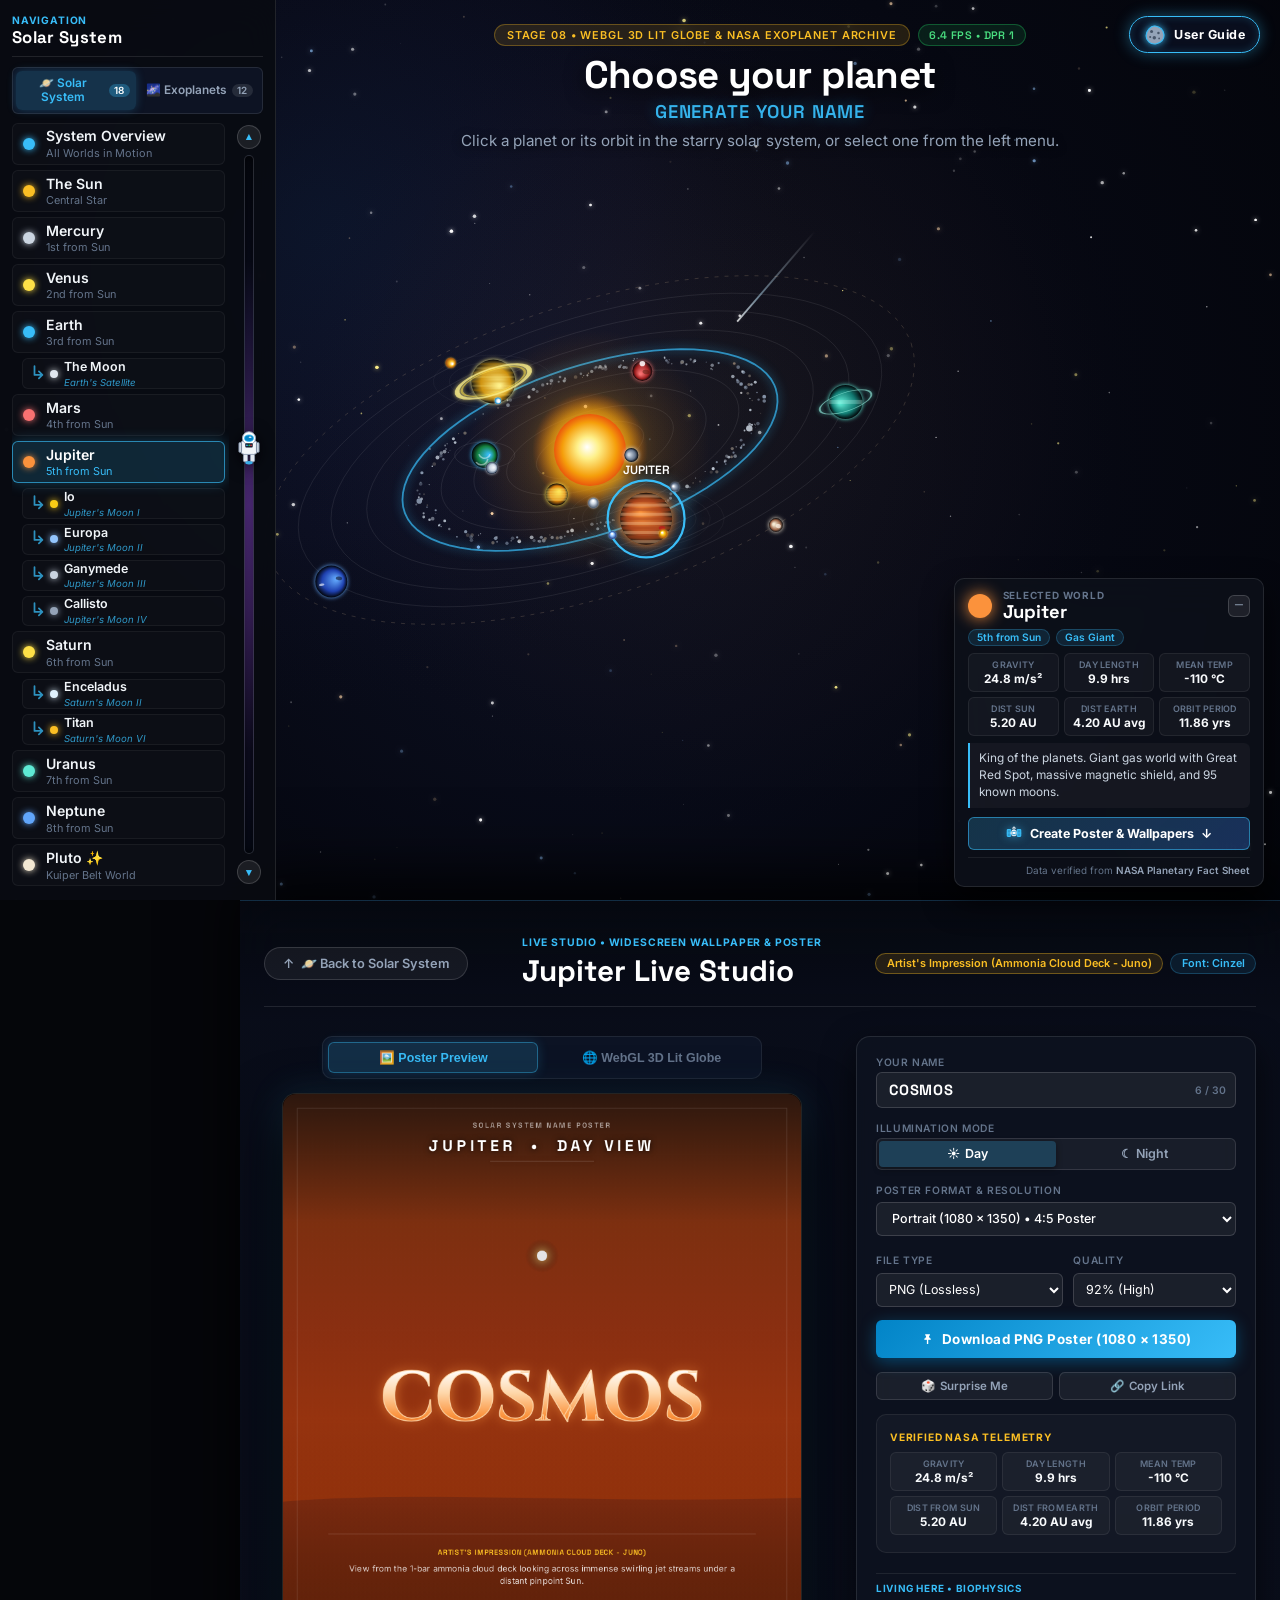
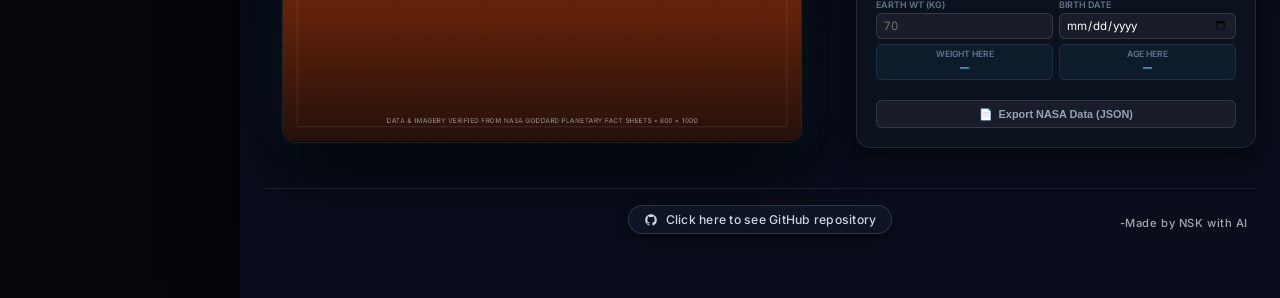
==== index.html @ 6d700c08 "feat: Single-bar navigation, exoplanet layout polish, WebGL name generator, blinking asteroid guide," ====
<!DOCTYPE html>
<html lang="en">
<head>
  <meta charset="UTF-8">
  <meta name="viewport" content="width=device-width, initial-scale=1.0">
  <title>Planet Name Poster — Motion &amp; Performance</title>
  <meta name="description" content="Choose a world from the solar system, type your name, and preview your personalized poster against that world's day or night sky with smooth 60 FPS motion and performance controls.">
  <meta name="theme-color" content="#06070c">

  <!-- Open-License Google Fonts for All Celestial Worlds -->
  <link rel="preconnect" href="https://fonts.googleapis.com">
  <link rel="preconnect" href="https://fonts.gstatic.com" crossorigin>
  <link href="https://fonts.googleapis.com/css2?family=Cinzel:wght@600;700;900&family=Cormorant+Garamond:wght@600;700&family=Inter:wght@400;500;600;700&family=Outfit:wght@500;700&family=Playfair+Display:ital,wght@0,600;0,700;1,600&family=Space+Grotesk:wght@600;700&family=Syne:wght@700;800&display=swap" rel="stylesheet">

  <link rel="stylesheet" href="css/style.css?v=12.0">
</head>
<body>
  <!-- Top Right: Blinking Asteroid User Guide Button -->
  <button type="button" id="asteroid-guide-btn" class="asteroid-guide-btn" aria-label="Open Cosmic User Guide" title="Click for easy User Guide">
    <span class="asteroid-icon-wrap" aria-hidden="true">
      <svg class="asteroid-svg" viewBox="0 0 32 32" fill="none" xmlns="http://www.w3.org/2000/svg">
        <path d="M16 3 C22 4, 28 8, 29 15 C30 22, 25 28, 17 29 C9 30, 3 24, 3 17 C3 10, 10 2, 16 3 Z" fill="#94a3b8" stroke="#38bdf8" stroke-width="1.6" stroke-linejoin="round"/>
        <circle cx="11" cy="11" r="2.2" fill="#475569"/>
        <circle cx="21" cy="13" r="1.8" fill="#475569"/>
        <circle cx="15" cy="20" r="2.5" fill="#475569"/>
        <circle cx="22" cy="21" r="1.3" fill="#475569"/>
        <circle cx="9" cy="19" r="1.5" fill="#475569"/>
      </svg>
    </span>
    <span class="asteroid-guide-text">User Guide</span>
  </button>

  <!-- Full-Screen Interactive Solar System Canvas -->
  <canvas id="solar-canvas" aria-label="Interactive animated 3D solar system background"></canvas>

  <!-- Mobile Drawer Toggle Button -->
  <button 
    type="button" 
    id="drawer-toggle" 
    class="drawer-toggle-btn" 
    aria-label="Toggle planet menu drawer" 
    aria-expanded="false" 
    aria-controls="planet-drawer"
  >
    <span class="drawer-icon" aria-hidden="true">&#9776;</span>
    <span class="drawer-label">Worlds</span>
  </button>

  <!-- Left Menu Drawer / Sidebar -->
  <aside id="planet-drawer" class="planet-drawer" aria-label="Solar System Navigation">
    <div class="drawer-header">
      <div class="drawer-title-wrap">
        <span class="drawer-badge">Navigation</span>
        <h2 class="drawer-title">Solar System</h2>
      </div>
      <button 
        type="button" 
        id="drawer-close" 
        class="drawer-close-btn" 
        aria-label="Close planet menu drawer"
      >&times;</button>
    </div>

    <!-- Catalog Tabs: Solar System vs Confirmed NASA Exoplanets -->
    <div class="drawer-catalog-tabs" role="tablist" aria-label="Celestial catalog switcher">
      <button type="button" id="tab-solar-btn" class="catalog-tab-btn active" role="tab" aria-selected="true" aria-controls="planet-menu">
        <span>🪐 Solar System</span>
        <span class="tab-badge-count">18</span>
      </button>
      <button type="button" id="tab-exo-btn" class="catalog-tab-btn" role="tab" aria-selected="false" aria-controls="planet-menu">
        <span>🌌 Exoplanets</span>
        <span class="tab-badge-count">12</span>
      </button>
    </div>

    <!-- Planet Buttons List with Interactive Astronaut Scroller Rail -->
    <div class="drawer-body-wrap">
      <nav class="planet-menu" id="planet-menu" role="menu" aria-label="Planet selector list">
        <!-- Buttons dynamically populated and synced via JavaScript -->
      </nav>

      <!-- Dedicated Up/Down Astronaut Scroller & Navigation Rail -->
      <div class="astronaut-scroller-wrap" id="astronaut-scroller-wrap" aria-label="Astronaut Navigation Scroller">
        <button type="button" id="astro-up-btn" class="astro-nav-btn astro-btn-up" aria-label="Previous planet" title="Navigate to previous planet">▲</button>
        <div class="astro-track-rail" id="astro-track-rail" title="Drag or click to navigate planets with the astronaut">
          <div class="astro-milkyway-glow"></div>
          <div class="astronaut-guide-thumb" id="astronaut-guide-thumb" role="slider" aria-label="Astronaut Planet Scroller" tabindex="0">
            <!-- Detailed SVG Astronaut with helmet, reflective visor, chest pack and thrusters -->
            <svg class="astronaut-svg-icon" viewBox="0 0 28 38" fill="none" xmlns="http://www.w3.org/2000/svg">
              <rect x="5.5" y="12" width="17" height="15" rx="3.5" fill="#f1f5f9" stroke="#94a3b8" stroke-width="1"/>
              <rect x="3" y="14" width="3" height="11" rx="1.5" fill="#cbd5e1" stroke="#64748b" stroke-width="0.8"/>
              <rect x="22" y="14" width="3" height="11" rx="1.5" fill="#cbd5e1" stroke="#64748b" stroke-width="0.8"/>
              <circle cx="14" cy="9.5" r="7" fill="#ffffff" stroke="#94a3b8" stroke-width="1"/>
              <ellipse cx="14" cy="9.5" rx="4.8" ry="3.5" fill="#0284c7" stroke="#38bdf8" stroke-width="0.8"/>
              <ellipse cx="15.2" cy="8.5" rx="1.6" ry="0.8" fill="#ffffff" opacity="0.85"/>
              <rect x="10" y="15" width="8" height="4.5" rx="1" fill="#0f172a"/>
              <circle cx="11.8" cy="17.2" r="0.9" fill="#38bdf8"/>
              <circle cx="14.2" cy="17.2" r="0.9" fill="#22c55e"/>
              <circle cx="16.2" cy="17.2" r="0.9" fill="#ef4444"/>
              <rect x="8" y="27" width="4.5" height="8" rx="1.5" fill="#e2e8f0" stroke="#94a3b8" stroke-width="0.8"/>
              <rect x="15.5" y="27" width="4.5" height="8" rx="1.5" fill="#e2e8f0" stroke="#94a3b8" stroke-width="0.8"/>
              <ellipse cx="14" cy="36" rx="4" ry="1.8" fill="#38bdf8" opacity="0.9" class="thruster-fire"/>
            </svg>
          </div>
        </div>
        <button type="button" id="astro-down-btn" class="astro-nav-btn astro-btn-down" aria-label="Next planet" title="Navigate to next planet">▼</button>
      </div>
    </div>
  </aside>

  <!-- Mobile Drawer Backdrop Overlay -->
  <div id="drawer-backdrop" class="drawer-backdrop" aria-hidden="true"></div>

  <!-- Main Foreground Content Layer (Two-Stage Vertical Flow) -->
  <main class="main-content" id="main-content">
    
    <!-- Stage 1: Majestic Full-Screen Solar System Exploration -->
    <section class="solar-stage-section" id="solar-stage-section" aria-label="Interactive Solar System Exploration">
      <header class="hero-header" id="hero-header">
        <div class="hero-badges-row">
          <span class="hero-pill">Stage 08 &bull; WebGL 3D Lit Globe &amp; NASA Exoplanet Archive</span>
          <span id="perf-pill" class="perf-pill" aria-label="Real-time performance frame rate" title="Live measured frame rate and device pixel ratio">60.0 FPS &bull; DPR 1.5</span>
        </div>
        <h1 class="hero-title" id="hero-title">Choose your planet</h1>
        <h2 class="hero-subheading" id="hero-subheading">Generate your name</h2>
        <p class="hero-subtitle" id="hero-subtitle">
          Click a planet or its orbit in the starry solar system, or select one from the left menu.
        </p>
      </header>

      <!-- Stage 1 Cosmic Footer: NSK AI Credit in Bottom Right -->
      <footer class="solar-stage-footer" aria-label="Project credits">
        <div class="footer-right">
          <span class="site-credit-watermark">-Made by NSK with AI</span>
        </div>
      </footer>
    </section>

    <!-- Stage 2: Large Poster Preview & PC Wallpaper Workshop -->
    <section class="poster-stage-section" id="poster-stage-section" aria-label="Poster Studio and Wallpaper Workshop">
      
      <!-- Studio Header Bar with Scroll-Up Action -->
      <div class="studio-section-header">
        <button type="button" class="scroll-to-solar-btn" id="scroll-to-solar-btn" title="Scroll up to return to Solar System simulation">
          <span class="scroll-arrow-icon" aria-hidden="true">&uarr;</span>
          <span>🪐 Back to Solar System</span>
        </button>

        <div class="studio-section-title-wrap">
          <span class="studio-section-badge">Live Studio &bull; Widescreen Wallpaper &amp; Poster</span>
          <h2 class="studio-section-title" id="studio-section-title">Earth Live Poster</h2>
        </div>

        <div class="sky-status-row">
          <span id="sky-status-pill" class="sky-status-pill">
            Rayleigh Atmosphere (NASA Ground Observation)
          </span>
          <span class="sky-font-indicator" id="sky-font-indicator">
            Font: Cinzel
          </span>
        </div>
      </div>

      <!-- Studio Two-Column Grid: Large Preview Canvas + Full Workshop Controls -->
      <div class="studio-layout-grid">
        
        <!-- Left / Center: Studio Canvas Column with 2D Poster vs 3D Lit Globe Toggle -->
        <div class="studio-canvas-column">
          <div class="studio-view-toggle" role="tablist" aria-label="Studio View Switcher">
            <button type="button" id="view-2d-btn" class="view-toggle-btn active" role="tab" aria-selected="true" aria-controls="poster-canvas-wrap">
              <span>🖼️ Poster Preview</span>
            </button>
            <button type="button" id="view-3d-btn" class="view-toggle-btn" role="tab" aria-selected="false" aria-controls="globe-canvas-wrap">
              <span>🌐 WebGL 3D Lit Globe</span>
            </button>
          </div>

          <!-- 2D High-Resolution Canvas Preview -->
          <div class="poster-canvas-wrap aspect-portrait" id="poster-canvas-wrap">
            <canvas id="poster-canvas" aria-label="Personalized planet name poster live preview"></canvas>
          </div>

          <!-- Stage 08 Stretch: Interactive 3D Planetary Sphere with Moving Day/Night Terminator -->
          <div class="globe-canvas-wrap" id="globe-canvas-wrap" style="display: none;">
            <div class="globe-viewport-box">
              <!-- Personalized NASA Name Overlay on 3D Globe -->
              <div class="globe-name-overlay" id="globe-name-overlay">
                <span class="globe-agency-tag">NASA CELESTIAL SURVEY &bull; 3D SPHERICAL PROJECTION</span>
                <span class="globe-name-title" id="globe-name-display">COSMOS</span>
                <span class="globe-mission-tag" id="globe-mission-tag">EXPLORATION ARCHIVE MISSION</span>
              </div>

              <canvas id="globe-canvas" width="600" height="600" aria-label="Interactive 3D Lit Planetary Globe with Day/Night Terminator"></canvas>

              <div class="globe-footer-overlay" id="globe-footer-overlay">
                <div class="globe-footer-world">
                  <span class="globe-world-badge" id="globe-world-name">EARTH</span>
                  <span class="globe-telemetry-badge" id="globe-telemetry-badge">1.00 AU &bull; 9.8 m/s&sup2;</span>
                </div>
                <span class="globe-credit-watermark">-Made by NSK with AI</span>
              </div>
            </div>
            <div class="globe-controls-overlay">
              <div class="globe-control-group">
                <div class="globe-label-row">
                  <span class="globe-control-title">☀️ Sun Angle &amp; Terminator</span>
                  <span class="globe-angle-val" id="terminator-angle-val">45°</span>
                </div>
                <input type="range" id="terminator-slider" class="terminator-slider" min="0" max="360" value="45" aria-label="Adjust solar illumination terminator angle">
              </div>
              <div class="globe-actions-row">
                <button type="button" id="globe-autorotate-btn" class="globe-tool-btn active" title="Toggle automatic axial rotation">
                  <span id="globe-rotate-label">⟳ Auto-Rotate: ON</span>
                </button>
                <button type="button" id="globe-export-btn" class="globe-tool-btn" title="Download snapshot of 3D globe">
                  <span>📷 Snapshot Globe</span>
                </button>
              </div>
            </div>
          </div>
        </div>

        <!-- Right: Studio Controls, Multi-Format Export, Biophysics & Data -->
        <div class="studio-controls-column">
          
          <!-- Name Input -->
          <div class="control-name-wrap">
            <label for="name-input" class="control-label">Your Name</label>
            <div class="name-input-box">
              <input 
                type="text" 
                id="name-input" 
                class="name-input" 
                maxlength="30" 
                value="COSMOS" 
                placeholder="Type your name..."
                autocomplete="off"
                spellcheck="false"
              >
              <span id="char-count" class="char-count">6 / 30</span>
            </div>
          </div>

          <!-- Day / Night Illumination Toggle Switch -->
          <div class="control-mode-wrap">
            <span class="control-label">Illumination Mode</span>
            <div class="mode-toggle-group" role="group" aria-label="Day or Night View">
              <button type="button" id="mode-day-btn" class="mode-btn active" aria-pressed="true">
                <span class="mode-icon">&#9728;</span> Day
              </button>
              <button type="button" id="mode-night-btn" class="mode-btn" aria-pressed="false">
                <span class="mode-icon">&#9790;</span> Night
              </button>
            </div>
          </div>

          <!-- Export Size & Format Selector (Grouped Optgroups) -->
          <div class="export-format-row">
            <label for="export-size-select" class="control-label">Poster Format &amp; Resolution</label>
            <div class="select-wrapper">
              <select id="export-size-select" class="export-size-select" aria-label="Poster Export Resolution and Aspect Ratio">
                <optgroup label="Social">
                  <option value="portrait" selected>Portrait (1080 &times; 1350) &bull; 4:5 Poster</option>
                  <option value="square">Square (1080 &times; 1080) &bull; 1:1 Social</option>
                  <option value="story">Phone Story (1080 &times; 1920) &bull; 9:16 Mobile</option>
                  <option value="x_post">X Post (1600 &times; 900) &bull; 16:9 Banner</option>
                  <option value="link_preview">Link Preview (1200 &times; 630) &bull; 1.91:1 Card</option>
                  <option value="pinterest">Pinterest (1000 &times; 1500) &bull; 2:3 Pin</option>
                </optgroup>
                <optgroup label="Wallpapers">
                  <option value="landscape">PC Wallpaper (1920 &times; 1080) &bull; 16:9 Desktop</option>
                  <option value="desktop_4k">4K Desktop (3840 &times; 2160) &bull; Ultra HD</option>
                  <option value="ultrawide">Ultrawide (2560 &times; 1080) &bull; 21:9 Monitor</option>
                  <option value="tablet">Tablet (2048 &times; 1536) &bull; 4:3 iPad/Tablet</option>
                  <option value="phone_wallpaper">Phone Wallpaper (1170 &times; 2532) &bull; Lock Screen</option>
                </optgroup>
                <optgroup label="Print">
                  <option value="a4">A4 Print (2480 &times; 3508) &bull; 300 DPI Document</option>
                </optgroup>
                <optgroup label="Other">
                  <option value="custom">Custom Size (User Defined Dimensions)</option>
                </optgroup>
              </select>
            </div>
          </div>

          <!-- Custom Dimensions Input Row (Visible when Custom is selected) -->
          <div class="custom-size-row" id="custom-size-row" style="display: none;">
            <div class="custom-dim-group">
              <label for="custom-width-input" class="control-label">Width (px)</label>
              <input type="number" id="custom-width-input" class="custom-dim-input" value="1200" min="320" max="4096" step="10">
            </div>
            <div class="custom-dim-group">
              <label for="custom-height-input" class="control-label">Height (px)</label>
              <input type="number" id="custom-height-input" class="custom-dim-input" value="1200" min="320" max="4096" step="10">
            </div>
          </div>

          <!-- File Type & Quality Controls -->
          <div class="export-options-row">
            <div class="option-field-group">
              <label for="export-type-select" class="control-label">File Type</label>
              <select id="export-type-select" class="export-type-select" aria-label="Export Image Format">
                <option value="png" selected>PNG (Lossless)</option>
                <option value="jpg">JPG (Compact)</option>
                <option value="webp">WebP (Modern)</option>
              </select>
            </div>
            <div class="option-field-group" id="quality-field-group">
              <label for="export-quality-select" class="control-label">Quality</label>
              <select id="export-quality-select" class="export-quality-select" aria-label="Export Image Quality">
                <option value="1.0">100% (Maximum)</option>
                <option value="0.92" selected>92% (High)</option>
                <option value="0.82">82% (Standard)</option>
                <option value="0.70">70% (Lightweight)</option>
              </select>
            </div>
          </div>

          <!-- Download Action Button -->
          <button type="button" id="download-poster-btn" class="download-poster-btn" title="Download High-Resolution PNG Poster or Wallpaper">
            <span class="btn-icon">&#128392;</span>
            <span id="download-btn-label">Download PNG Poster</span>
          </button>

          <!-- Surprise Me & Copy Link Actions Row -->
          <div class="studio-action-row">
            <button type="button" id="surprise-btn" class="studio-action-btn" title="Pick a random world and lighting mode">
              <span>&#127922;</span> Surprise Me
            </button>
            <button type="button" id="copy-link-btn" class="studio-action-btn" title="Copy shareable link with current world and name">
              <span>&#128279;</span> Copy Link
            </button>
          </div>

          <!-- Telemetry Quick Facts Grid in Studio -->
          <div class="studio-telemetry-box">
            <div class="telemetry-header">
              <span class="telemetry-title">Verified NASA Telemetry</span>
            </div>
            <div class="panel-facts-grid">
              <div class="fact-box">
                <span class="fact-label" id="panel-fact-1-label">Gravity</span>
                <strong class="fact-value" id="panel-gravity">9.8 m/s²</strong>
              </div>
              <div class="fact-box">
                <span class="fact-label" id="panel-fact-2-label">Day Length</span>
                <strong class="fact-value" id="panel-day-length">24.0 hrs</strong>
              </div>
              <div class="fact-box">
                <span class="fact-label" id="panel-fact-3-label">Mean Temp</span>
                <strong class="fact-value" id="panel-temp">15 °C</strong>
              </div>
              <div class="fact-box">
                <span class="fact-label">Dist from Sun</span>
                <strong class="fact-value" id="panel-dist-sun">1.00 AU</strong>
              </div>
              <div class="fact-box">
                <span class="fact-label">Dist from Earth</span>
                <strong class="fact-value" id="panel-dist-earth">0 km</strong>
              </div>
              <div class="fact-box">
                <span class="fact-label">Orbit Period</span>
                <strong class="fact-value" id="panel-orbit">365.25 days</strong>
              </div>
            </div>
          </div>

          <!-- Biophysics: Living on Another World -->
          <div class="panel-biophysics-wrap" id="panel-biophysics-wrap">
            <div class="biophysics-header">
              <span class="biophysics-title">Living Here &bull; Biophysics</span>
            </div>
            <div class="biophysics-inputs-grid">
              <div class="bio-input-group">
                <label for="user-weight-input" class="bio-label">Earth Wt (kg)</label>
                <input type="number" id="user-weight-input" class="bio-input" placeholder="70" min="1" max="500" step="1">
              </div>
              <div class="bio-input-group">
                <label for="user-dob-input" class="bio-label">Birth Date</label>
                <input type="date" id="user-dob-input" class="bio-input">
              </div>
            </div>
            <div class="biophysics-results-grid">
              <div class="bio-result-box">
                <span class="bio-result-label">Weight Here</span>
                <strong class="bio-result-value" id="calc-weight-val">&mdash;</strong>
              </div>
              <div class="bio-result-box">
                <span class="bio-result-label">Age Here</span>
                <strong class="bio-result-value" id="calc-age-val">&mdash;</strong>
              </div>
            </div>
          </div>

          <!-- Data Export Action -->
          <div class="panel-data-actions" id="panel-data-actions">
            <button type="button" id="export-data-btn" class="export-data-btn" title="Download verified NASA Fact Sheet for this world as JSON">
              <span>&#128196;</span> Export NASA Data (JSON)
            </button>
          </div>

        </div>

      </div>

      <!-- Stage 2 Studio Footer: GitHub Link in Middle & Made By NSK in Right Corner -->
      <footer class="studio-bottom-footer" aria-label="Project credits and repository link">
        <div class="footer-center">
          <a href="https://github.com/noushin-sk03/planet-name-poster" target="_blank" rel="noopener noreferrer" class="github-repo-link" title="Click here to see GitHub repository">
            <svg class="github-icon" viewBox="0 0 24 24" width="14" height="14" fill="currentColor" aria-hidden="true">
              <path d="M12 2C6.477 2 2 6.484 2 12.017c0 4.425 2.865 8.18 6.839 9.504.5.092.682-.217.682-.483 0-.237-.008-.868-.013-1.703-2.782.605-3.369-1.343-3.369-1.343-.454-1.158-1.11-1.466-1.11-1.466-.908-.62.069-.608.069-.608 1.003.07 1.53 1.032 1.53 1.032.892 1.53 2.341 1.088 2.91.832.092-.647.35-1.088.636-1.338-2.22-.253-4.555-1.113-4.555-4.951 0-1.093.39-1.988 1.029-2.688-.103-.253-.446-1.272.098-2.65 0 0 .84-.27 2.75 1.026A9.564 9.564 0 0112 6.844c.85.004 1.705.115 2.504.337 1.909-1.296 2.747-1.027 2.747-1.027.546 1.379.202 2.398.1 2.651.64.7 1.028 1.595 1.028 2.688 0 3.848-2.339 4.695-4.566 4.943.359.309.678.92.678 1.855 0 1.338-.012 2.419-.012 2.747 0 .268.18.58.688.482A10.019 10.019 0 0022 12.017C22 6.484 17.522 2 12 2z"/>
            </svg>
            <span>Click here to see GitHub repository</span>
          </a>
        </div>
        <div class="footer-right">
          <span class="site-credit-watermark">-Made by NSK with AI</span>
        </div>
      </footer>

    </section>

  </main>

  <!-- Selected Planet Telemetry Floating Card (Pinned to Right in Solar View) -->
  <aside class="selection-panel" id="selection-panel" aria-live="polite">
    <div class="selection-card">
      <div class="selection-card-header">
        <div class="planet-preview-dot" id="panel-planet-dot" aria-hidden="true"></div>
        <div class="selection-card-title-wrap">
          <span class="panel-eyebrow">Selected World</span>
          <h2 class="panel-planet-name" id="panel-planet-name">Jupiter</h2>
        </div>
        <button type="button" id="panel-minimize-btn" class="panel-minimize-btn" aria-label="Minimize or Expand telemetry card" title="Minimize or expand telemetry card">
          <span id="panel-minimize-icon">─</span>
        </button>
      </div>

      <div class="panel-meta-badges">
        <span class="panel-badge" id="panel-planet-order">5th from Sun</span>
        <span class="panel-badge" id="panel-planet-type">Gas Giant</span>
      </div>

      <!-- Quick NASA Telemetry 6-Card Grid -->
      <div class="panel-facts-grid" id="solar-panel-facts-grid">
        <div class="fact-box">
          <span class="fact-label">Gravity</span>
          <strong class="fact-value" id="solar-gravity-val">24.8 m/s²</strong>
        </div>
        <div class="fact-box">
          <span class="fact-label">Day Length</span>
          <strong class="fact-value" id="solar-day-val">9.9 hrs</strong>
        </div>
        <div class="fact-box">
          <span class="fact-label">Mean Temp</span>
          <strong class="fact-value" id="solar-temp-val">-110 °C</strong>
        </div>
        <div class="fact-box">
          <span class="fact-label">Dist Sun</span>
          <strong class="fact-value" id="solar-dist-sun-val">5.20 AU</strong>
        </div>
        <div class="fact-box">
          <span class="fact-label">Dist Earth</span>
          <strong class="fact-value" id="solar-dist-earth-val">4.20 AU</strong>
        </div>
        <div class="fact-box">
          <span class="fact-label">Orbit Period</span>
          <strong class="fact-value" id="solar-orbit-val">11.86 yrs</strong>
        </div>
      </div>

      <!-- Verified Planetary Synopsis -->
      <p class="panel-synopsis" id="solar-synopsis-val">
        King of the planets. Giant gas world with Great Red Spot, massive magnetic shield, and 95 known moons.
      </p>

      <!-- CTA to Design in Studio / PC Wallpaper (Equipped with Artificial Satellite Icon) -->
      <button type="button" id="solar-open-studio-btn" class="solar-open-studio-btn" title="Create poster or wallpaper with this world">
        <svg class="satellite-icon-svg" viewBox="0 0 24 24" width="16" height="16" fill="none" stroke="currentColor" stroke-width="1.8" stroke-linecap="round" stroke-linejoin="round" aria-hidden="true">
          <!-- Solar panel array left -->
          <rect x="2" y="7" width="5" height="10" rx="0.8" fill="rgba(56, 189, 248, 0.25)" stroke="#38bdf8"/>
          <line x1="2" y1="12" x2="7" y2="12" stroke="#38bdf8"/>
          <line x1="4.5" y1="7" x2="4.5" y2="17" stroke="#38bdf8"/>
          <!-- Connector truss -->
          <line x1="7" y1="12" x2="9" y2="12" stroke="#e2e8f0"/>
          <!-- Satellite core body -->
          <rect x="9" y="8" width="6" height="8" rx="1.2" fill="#0284c7" stroke="#f8fafc" stroke-width="1.5"/>
          <!-- Instrument sensor -->
          <circle cx="12" cy="12" r="1.2" fill="#fbbf24"/>
          <!-- Connector truss -->
          <line x1="15" y1="12" x2="17" y2="12" stroke="#e2e8f0"/>
          <!-- Solar panel array right -->
          <rect x="17" y="7" width="5" height="10" rx="0.8" fill="rgba(56, 189, 248, 0.25)" stroke="#38bdf8"/>
          <line x1="17" y1="12" x2="22" y2="12" stroke="#38bdf8"/>
          <line x1="19.5" y1="7" x2="19.5" y2="17" stroke="#38bdf8"/>
          <!-- Antenna & dish -->
          <path d="M12 8V4.5M10 5a2 2 0 0 1 4 0" stroke="#f8fafc" stroke-width="1.4"/>
        </svg>
        <span>Create Poster &amp; Wallpapers</span>
        <span class="btn-arrow-icon" aria-hidden="true">&darr;</span>
      </button>

      <div class="panel-credit-line">
        Data verified from <span class="credit-source" id="panel-credit-source">NASA Planetary Fact Sheet</span>
      </div>
    </div>
  </aside>

  <!-- User Guide Interactive Modal Dialog -->
  <div id="user-guide-modal-backdrop" class="user-guide-modal-backdrop" role="dialog" aria-modal="true" aria-labelledby="user-guide-title">
    <div class="user-guide-card">
      <div class="user-guide-header">
        <div class="user-guide-title-wrap">
          <div class="user-guide-asteroid-badge">
            <svg class="asteroid-svg" viewBox="0 0 32 32" fill="none" width="22" height="22">
              <path d="M16 3 C22 4, 28 8, 29 15 C30 22, 25 28, 17 29 C9 30, 3 24, 3 17 C3 10, 10 2, 16 3 Z" fill="#94a3b8" stroke="#38bdf8" stroke-width="1.6"/>
              <circle cx="11" cy="11" r="2.2" fill="#475569"/>
              <circle cx="21" cy="13" r="1.8" fill="#475569"/>
              <circle cx="15" cy="20" r="2.5" fill="#475569"/>
            </svg>
          </div>
          <div>
            <h2 class="user-guide-title" id="user-guide-title">Cosmic User Guide</h2>
            <div class="user-guide-subtitle">Personalized NASA Posters, 3D Lit Globes &amp; Space Physics</div>
          </div>
        </div>
        <button type="button" id="user-guide-close-btn" class="user-guide-close-btn" aria-label="Close User Guide">&times;</button>
      </div>

      <div class="user-guide-content">
        <div class="guide-step-card">
          <div class="guide-step-num">1</div>
          <div class="guide-step-body">
            <div class="guide-step-title">🪐 Explore 30 Celestial Worlds &amp; Moons</div>
            <p class="guide-step-desc">Click any planet or orbit line directly in the solar system, or switch between <strong>Solar System (18 worlds)</strong> and <strong>NASA Exoplanet Archive (12 worlds)</strong> in the left drawer.</p>
          </div>
        </div>

        <div class="guide-step-card">
          <div class="guide-step-num">2</div>
          <div class="guide-step-body">
            <div class="guide-step-title">✍️ Generate Your Personalized Name</div>
            <p class="guide-step-desc">Type your name (up to 30 characters) in the Studio to instantly craft your customized NASA typography mission emblem with dual-color stencil styling.</p>
          </div>
        </div>

        <div class="guide-step-card">
          <div class="guide-step-num">3</div>
          <div class="guide-step-body">
            <div class="guide-step-title">🌐 2D Poster Preview &bull; WebGL 3D Lit Globe</div>
            <p class="guide-step-desc">Toggle between the 2D NASA Poster and the <strong>WebGL 3D Lit Globe</strong>. Drag the <strong>☀️ Sun Angle slider</strong> to watch day and night sweep across the planet's terrain with realistic auto-rotation!</p>
          </div>
        </div>

        <div class="guide-step-card">
          <div class="guide-step-num">4</div>
          <div class="guide-step-body">
            <div class="guide-step-title">⚖️ Living on Another World (Biophysics)</div>
            <p class="guide-step-desc">Enter your Earth weight (kg) and birth date to calculate your real weight under alien gravity and your local planetary age!</p>
          </div>
        </div>

        <div class="guide-step-card">
          <div class="guide-step-num">5</div>
          <div class="guide-step-body">
            <div class="guide-step-title">📥 Download Wallpapers &amp; Share Links</div>
            <p class="guide-step-desc">Choose from 4K Desktop Wallpaper (16:9), Mobile Phone Story (9:16), Print Ready (3:4), or Custom formats. Click <strong>Download PNG Poster</strong> or <strong>Snapshot Globe</strong> to save your creation!</p>
          </div>
        </div>
      </div>

      <div class="user-guide-footer">
        <button type="button" id="user-guide-ok-btn" class="user-guide-action-btn">
          <span>Got it, Let's Explore! 🚀</span>
        </button>
      </div>
    </div>
  </div>

  <!-- Stage 04 Visual Toast Notification -->
  <div id="toast-notification" class="toast-notification" role="status" aria-live="polite"></div>

  <!-- Scripts: Calculator, Share, Skies Engine, Background Canvas, Poster Canvas, Textures, WebGL 3D Globe, App Controller -->
  <script src="js/calculator.js?v=16.0"></script>
  <script src="js/share.js?v=16.0"></script>
  <script src="js/skies.js?v=16.0"></script>
  <script src="js/textures.js?v=16.0"></script>
  <script src="js/sphere3d.js?v=16.0"></script>
  <script src="js/background.js?v=16.0"></script>
  <script src="js/poster.js?v=16.0"></script>
  <script src="js/app.js?v=16.0"></script>
</body>
</html>
---- css/style.css ----
/* ==========================================================================
   Planet Name Poster - Stage 02: Skies & Name Preview Stylesheet
   Design: Deep Space Cosmos, Live Poster Studio, Responsive Telemetry
   ========================================================================== */

:root {
  --color-bg-base: #05060a;
  --color-bg-drawer: rgba(9, 11, 18, 0.92);
  --color-bg-card: rgba(13, 16, 26, 0.88);
  --color-bg-card-hover: rgba(22, 27, 42, 0.94);
  
  --color-text-primary: #f8fafc;
  --color-text-secondary: #94a3b8;
  --color-text-muted: #64748b;
  
  --color-accent-blue: #38bdf8;
  --color-accent-gold: #fbbf24;
  --color-border: rgba(255, 255, 255, 0.10);
  --color-border-active: rgba(56, 189, 248, 0.65);
  --color-focus: #38bdf8;

  --font-serif: 'Cinzel', Georgia, serif;
  --font-sans: 'Inter', -apple-system, BlinkMacSystemFont, 'Segoe UI', Roboto, sans-serif;
  --font-display: 'Space Grotesk', var(--font-sans);

  --radius-sm: 6px;
  --radius-md: 10px;
  --radius-lg: 14px;
  --radius-full: 9999px;

  --transition-fast: 0.15s ease;
  --transition-normal: 0.25s ease;
  --transition-drawer: 0.32s cubic-bezier(0.16, 1, 0.3, 1);
}

/* --- Base & Reset --- */
*, *::before, *::after {
  box-sizing: border-box;
  margin: 0;
  padding: 0;
}

body {
  font-family: var(--font-sans);
  background-color: var(--color-bg-base);
  color: var(--color-text-primary);
  min-height: 100vh;
  overflow-x: hidden;
  -webkit-font-smoothing: antialiased;
}

/* --- Full-Screen Solar System Canvas Background --- */
#solar-canvas {
  position: fixed;
  inset: 0;
  width: 100%;
  height: 100%;
  z-index: 1;
  display: block;
}

/* --- Cosmic Explorer Rocket Cursor --- */
body, #solar-canvas {
  cursor: url("data:image/svg+xml;utf8,<svg xmlns='http://www.w3.org/2000/svg' width='24' height='24' viewBox='0 0 24 24'><path d='M2 2 L12 6 L9 9 L15 15 L17 13 L20 16 L18 18 L15 15 L10 9 L7 12 Z' fill='%23f8fafc' stroke='%2338bdf8' stroke-width='1.2'/><circle cx='7' cy='7' r='1.5' fill='%2338bdf8'/><path d='M16 16 L22 22' stroke='%23f59e0b' stroke-width='1.5' stroke-linecap='round'/></svg>") 2 2, default;
}

button, a, input, select, .planet-btn, #solar-canvas.pointer-active, :focus {
  cursor: url("data:image/svg+xml;utf8,<svg xmlns='http://www.w3.org/2000/svg' width='24' height='24' viewBox='0 0 24 24'><path d='M2 2 L12 6 L9 9 L15 15 L17 13 L20 16 L18 18 L15 15 L10 9 L7 12 Z' fill='%2338bdf8' stroke='%23ffffff' stroke-width='1.2'/><circle cx='7' cy='7' r='1.5' fill='%23ffffff'/><path d='M15 15 L23 23 M17 14 L23 19 M14 17 L19 23' stroke='%23f97316' stroke-width='1.8' stroke-linecap='round'/></svg>") 2 2, pointer !important;
}

/* --- Mobile Drawer Toggle Button --- */
.drawer-toggle-btn {
  position: fixed;
  top: 1rem;
  left: 1rem;
  z-index: 40;
  display: inline-flex;
  align-items: center;
  gap: 0.5rem;
  min-height: 42px;
  padding: 0.45rem 0.95rem;
  background: rgba(15, 20, 32, 0.9);
  backdrop-filter: blur(10px);
  -webkit-backdrop-filter: blur(10px);
  border: 1px solid var(--color-border);
  border-radius: var(--radius-full);
  color: var(--color-text-primary);
  font-family: var(--font-display);
  font-size: 0.88rem;
  font-weight: 600;
  box-shadow: 0 4px 15px rgba(0, 0, 0, 0.5);
  transition: all var(--transition-fast);
}

.drawer-toggle-btn:hover {
  background: rgba(30, 41, 59, 0.95);
  border-color: rgba(255, 255, 255, 0.25);
  transform: translateY(-1px);
}

@media (min-width: 820px) {
  .drawer-toggle-btn {
    display: none;
  }
}

/* --- Left Planet Drawer / Sidebar --- */
.planet-drawer {
  position: fixed;
  top: 0;
  left: 0;
  height: 100vh;
  width: 276px;
  max-width: 88vw;
  background: var(--color-bg-drawer);
  backdrop-filter: blur(16px);
  -webkit-backdrop-filter: blur(16px);
  border-right: 1px solid var(--color-border);
  z-index: 50;
  display: flex;
  flex-direction: column;
  padding: 1rem 0.75rem;
  transform: translateX(-100%);
  transition: transform var(--transition-drawer);
  box-shadow: 10px 0 35px rgba(0, 0, 0, 0.7);
}

.planet-drawer.open {
  transform: translateX(0);
}

@media (min-width: 820px) {
  .planet-drawer {
    transform: translateX(0);
    z-index: 50; /* Navigation is always visible above everything while scrolling */
    box-shadow: none;
    width: 276px; /* Spacious, highly legible navigation drawer */
    padding: 0.85rem 0.75rem;
  }
}

.drawer-header {
  display: flex;
  justify-content: space-between;
  align-items: center;
  margin-bottom: 0.65rem;
  padding-bottom: 0.5rem;
  border-bottom: 1px solid var(--color-border);
}

.drawer-badge {
  display: block;
  font-size: 0.64rem;
  font-weight: 700;
  letter-spacing: 0.08em;
  text-transform: uppercase;
  color: var(--color-accent-blue);
}

.drawer-title {
  font-family: var(--font-display);
  font-size: 1.05rem;
  font-weight: 700;
  color: #fff;
  letter-spacing: 0.02em;
}

.drawer-close-btn {
  background: transparent;
  border: none;
  color: var(--color-text-secondary);
  font-size: 1.5rem;
  line-height: 1;
  padding: 0.2rem 0.4rem;
  border-radius: var(--radius-sm);
  transition: color var(--transition-fast);
}

.drawer-close-btn:hover {
  color: #fff;
}

@media (min-width: 820px) {
  .drawer-close-btn {
    display: none !important;
  }
}

/* --- Catalog Segment Tabs: Solar System vs Exoplanets --- */
.drawer-catalog-tabs {
  display: flex;
  background: rgba(15, 23, 42, 0.75);
  border: 1px solid rgba(255, 255, 255, 0.1);
  border-radius: var(--radius-sm);
  padding: 0.18rem;
  gap: 0.2rem;
  margin-bottom: 0.55rem;
}

.catalog-tab-btn {
  flex: 1;
  display: inline-flex;
  align-items: center;
  justify-content: center;
  gap: 0.35rem;
  padding: 0.35rem 0.4rem;
  background: transparent;
  border: none;
  border-radius: var(--radius-sm);
  color: var(--color-text-secondary);
  font-family: inherit;
  font-size: 0.74rem;
  font-weight: 600;
  cursor: pointer;
  transition: all var(--transition-fast);
}

.catalog-tab-btn:hover {
  color: #fff;
  background: rgba(255, 255, 255, 0.06);
}

.catalog-tab-btn.active {
  background: rgba(56, 189, 248, 0.18);
  color: #38bdf8;
  box-shadow: 0 0 10px rgba(56, 189, 248, 0.25);
}

.tab-badge-count {
  font-size: 0.62rem;
  padding: 0.05rem 0.32rem;
  background: rgba(255, 255, 255, 0.1);
  border-radius: var(--radius-full);
  color: inherit;
}

.catalog-tab-btn.active .tab-badge-count {
  background: rgba(56, 189, 248, 0.3);
  color: #fff;
}

/* --- Drawer Body Wrap & Interactive Astronaut Scroller Rail --- */
.drawer-body-wrap {
  display: flex;
  flex: 1;
  min-height: 0;
  gap: 0.35rem;
  position: relative;
}

.planet-menu {
  flex: 1;
  min-width: 0;
  display: flex;
  flex-direction: column;
  gap: 0.32rem;
  overflow-y: auto;
  padding-right: 0.3rem;
  scrollbar-width: none; /* Firefox: completely hide native scrollbar */
  -ms-overflow-style: none; /* IE and Edge */
}

/* Chrome, Safari, Opera: completely hide native scrollbar */
.planet-menu::-webkit-scrollbar {
  display: none !important;
  width: 0 !important;
  height: 0 !important;
}

/* Dedicated Vertical Astronaut Scroller Rail */
.astronaut-scroller-wrap {
  display: flex;
  flex-direction: column;
  align-items: center;
  justify-content: space-between;
  width: 28px;
  flex-shrink: 0;
  padding: 2px 0;
}

.astro-nav-btn {
  background: rgba(255, 255, 255, 0.08);
  border: 1px solid rgba(255, 255, 255, 0.16);
  color: var(--color-accent-blue);
  width: 24px;
  height: 24px;
  border-radius: 50%;
  font-size: 0.65rem;
  display: flex;
  align-items: center;
  justify-content: center;
  cursor: pointer;
  transition: all var(--transition-fast);
  user-select: none;
}

.astro-nav-btn:hover {
  background: rgba(56, 189, 248, 0.25);
  border-color: var(--color-accent-blue);
  color: #fff;
  transform: scale(1.08);
  box-shadow: 0 0 10px rgba(56, 189, 248, 0.4);
}

.astro-nav-btn:active {
  transform: scale(0.95);
}

.astro-track-rail {
  position: relative;
  width: 10px;
  flex: 1;
  margin: 6px 0;
  background: linear-gradient(
    180deg,
    #050811 0%,
    #0b0f24 calc(25% + var(--milkyway-depth, 0) * 20%),
    #1e1438 calc(65% + var(--milkyway-depth, 0) * 15%),
    #050a18 100%
  );
  border-radius: var(--radius-full);
  border: 1px solid rgba(255, 255, 255, 0.14);
  box-shadow: inset 0 0 8px rgba(0, 0, 0, 0.8),
              0 0 12px rgba(168, 85, 247, calc(var(--milkyway-depth, 0) * 0.3));
  cursor: pointer;
  display: flex;
  justify-content: center;
}

.astro-milkyway-glow {
  position: absolute;
  inset: 0;
  border-radius: var(--radius-full);
  background: radial-gradient(circle at 50% 50%, rgba(168, 85, 247, 0.35), transparent 70%);
  pointer-events: none;
}

.astronaut-guide-thumb {
  position: absolute;
  left: 50%;
  transform: translateX(-50%);
  top: 0;
  width: 26px;
  height: 36px;
  cursor: grab;
  user-select: none;
  transition: top 0.18s cubic-bezier(0.16, 1, 0.3, 1);
  filter: drop-shadow(0 3px 8px rgba(0, 0, 0, 0.85));
  z-index: 5;
}

.astronaut-guide-thumb:focus-visible {
  outline: 2px solid var(--color-accent-blue);
  outline-offset: 3px;
  border-radius: 4px;
}

.astronaut-guide-thumb:active {
  cursor: grabbing;
  filter: drop-shadow(0 0 12px rgba(56, 189, 248, 0.9));
}

.astronaut-svg-icon {
  width: 100%;
  height: 100%;
  display: block;
}

.thruster-fire {
  animation: thrusterPulse 0.75s ease-in-out infinite alternate;
  transform-origin: 14px 36px;
}

@keyframes thrusterPulse {
  0% {
    opacity: 0.45;
    transform: scaleY(0.7) scaleX(0.85);
  }
  100% {
    opacity: 1;
    transform: scaleY(1.35) scaleX(1.15);
    filter: drop-shadow(0 0 4px #38bdf8);
  }
}

.planet-btn {
  display: flex;
  align-items: center;
  gap: 0.65rem;
  width: 100%;
  min-height: 42px;
  padding: 0.42rem 0.65rem;
  background: rgba(255, 255, 255, 0.02);
  border: 1px solid rgba(255, 255, 255, 0.05);
  border-radius: var(--radius-sm);
  color: var(--color-text-secondary);
  font-family: inherit;
  text-align: left;
  transition: all var(--transition-fast);
  cursor: pointer;
}

.planet-btn:hover {
  background: rgba(255, 255, 255, 0.07);
  border-color: rgba(255, 255, 255, 0.15);
  color: #fff;
  transform: translateX(2px);
}

.planet-btn.active {
  background: rgba(56, 189, 248, 0.16);
  border-color: var(--color-border-active);
  color: #ffffff;
  box-shadow: 0 0 14px rgba(56, 189, 248, 0.28);
}

.planet-swatch {
  width: 12px;
  height: 12px;
  border-radius: 50%;
  flex-shrink: 0;
  box-shadow: 0 0 7px currentColor;
}

.planet-meta {
  display: flex;
  flex-direction: column;
  gap: 2px;
  flex: 1;
  min-width: 0;
}

.planet-btn-name {
  font-size: 0.88rem;
  font-weight: 600;
  line-height: 1.25;
  color: #f1f5f9;
  white-space: nowrap;
  overflow: hidden;
  text-overflow: ellipsis;
}

.planet-btn.active .planet-btn-name {
  color: #fff;
}

.planet-btn-sub {
  font-size: 0.68rem;
  color: var(--color-text-muted);
  font-weight: 400;
  line-height: 1.2;
  white-space: nowrap;
  overflow: hidden;
  text-overflow: ellipsis;
}

.planet-btn.active .planet-btn-sub {
  color: var(--color-accent-blue);
}

/* Exoplanet Clean Mission Tags */
.planet-btn-tags {
  display: flex;
  align-items: center;
  gap: 0.35rem;
  white-space: nowrap;
  overflow: hidden;
  text-overflow: ellipsis;
}

.planet-tag-host {
  font-size: 0.66rem;
  color: #94a3b8;
  font-weight: 500;
  white-space: nowrap;
  overflow: hidden;
  text-overflow: ellipsis;
}

.planet-tag-dist {
  font-size: 0.62rem;
  font-weight: 600;
  color: #38bdf8;
  background: rgba(56, 189, 248, 0.14);
  border: 1px solid rgba(56, 189, 248, 0.25);
  padding: 0.05rem 0.32rem;
  border-radius: 4px;
  flex-shrink: 0;
}

/* --- Satellite Sub-item Branching (The Moon from Earth) --- */
.planet-btn.satellite-btn {
  margin-left: 0.65rem;
  width: calc(100% - 0.65rem);
  padding: 0.22rem 0.45rem;
  min-height: 30px;
  gap: 0.35rem;
  position: relative;
}

.satellite-branch-connector {
  display: inline-flex;
  align-items: center;
  justify-content: center;
  color: rgba(56, 189, 248, 0.75);
  flex-shrink: 0;
  transition: all var(--transition-fast);
}

.satellite-arrow-svg {
  width: 14px;
  height: 18px;
  display: block;
}

.planet-btn.satellite-btn:hover .satellite-branch-connector,
.planet-btn.satellite-btn.active .satellite-branch-connector {
  color: #38bdf8;
  filter: drop-shadow(0 0 5px rgba(56, 189, 248, 0.85));
  transform: translateX(1px);
}

.planet-btn.satellite-btn .planet-swatch {
  width: 8px;
  height: 8px;
}

.planet-btn.satellite-btn .planet-btn-name {
  font-size: 0.78rem;
}

.planet-btn.satellite-btn .planet-btn-sub {
  font-size: 0.6rem;
  font-style: italic;
  color: rgba(56, 189, 248, 0.8);
}

/* --- Drawer Backdrop Overlay (Mobile) --- */
.drawer-backdrop {
  position: fixed;
  inset: 0;
  background: rgba(0, 0, 0, 0.65);
  backdrop-filter: blur(4px);
  z-index: 45;
  opacity: 0;
  pointer-events: none;
  transition: opacity var(--transition-normal);
}

.drawer-backdrop.open {
  opacity: 1;
  pointer-events: auto;
}

@media (min-width: 820px) {
  .drawer-backdrop {
    display: none !important;
  }
}

/* --- Main Foreground Content Layer (Two-Stage Vertical Flow) --- */
.main-content {
  position: relative;
  z-index: 10;
  display: flex;
  flex-direction: column;
  align-items: center;
  width: 100%;
  min-height: 100vh;
  padding: 0;
  pointer-events: none; /* Allows pointer & touch events to reach #solar-canvas directly */
}

@media (min-width: 820px) {
  .main-content {
    margin-left: 240px; /* Space for always-visible fixed sidebar */
    width: calc(100% - 240px);
  }
}

/* --- Stage 1: Majestic Full-Screen Solar System Exploration --- */
.solar-stage-section {
  min-height: 100vh;
  width: 100%;
  display: flex;
  flex-direction: column;
  justify-content: space-between;
  align-items: center;
  padding: 1.5rem 1.2rem 2.2rem;
  pointer-events: none;
  position: relative;
  box-sizing: border-box;
}

.solar-stage-section > * {
  pointer-events: auto;
}

/* --- Hero Header --- */
.hero-header {
  text-align: center;
  max-width: 620px;
  margin-bottom: 1.2rem;
}

.hero-badges-row {
  display: flex;
  align-items: center;
  justify-content: center;
  gap: 0.5rem;
  margin-bottom: 0.4rem;
  flex-wrap: wrap;
}

.hero-pill {
  display: inline-block;
  font-size: 0.68rem;
  font-weight: 600;
  text-transform: uppercase;
  letter-spacing: 0.08em;
  color: var(--color-accent-gold);
  background: rgba(251, 191, 36, 0.12);
  border: 1px solid rgba(251, 191, 36, 0.3);
  padding: 0.2rem 0.75rem;
  border-radius: var(--radius-full);
  backdrop-filter: blur(8px);
}

.perf-pill {
  display: inline-flex;
  align-items: center;
  gap: 0.3rem;
  font-family: var(--font-display);
  font-size: 0.68rem;
  font-weight: 600;
  letter-spacing: 0.04em;
  color: #4ade80;
  background: rgba(34, 197, 94, 0.12);
  border: 1px solid rgba(34, 197, 94, 0.35);
  padding: 0.2rem 0.65rem;
  border-radius: var(--radius-full);
  backdrop-filter: blur(8px);
}

.hero-title {
  font-family: var(--font-display);
  font-size: clamp(1.8rem, 4vw, 2.4rem);
  font-weight: 700;
  letter-spacing: -0.02em;
  color: #ffffff;
  text-shadow: 0 4px 20px rgba(0, 0, 0, 0.8);
  margin-bottom: 0.2rem;
  line-height: 1.15;
}

.hero-subheading {
  font-family: var(--font-display);
  font-size: clamp(0.92rem, 1.6vw, 1.15rem);
  font-weight: 600;
  letter-spacing: 0.05em;
  text-transform: uppercase;
  color: var(--color-accent-blue);
  margin-top: 0.15rem;
  margin-bottom: 0.4rem;
  opacity: 0.95;
  text-shadow: 0 0 16px rgba(56, 189, 248, 0.4);
}

.hero-subtitle {
  font-size: clamp(0.82rem, 1.8vw, 0.95rem);
  color: var(--color-text-secondary);
  line-height: 1.4;
  text-shadow: 0 2px 10px rgba(0, 0, 0, 0.8);
}

/* --- Cosmic Bottom Footers (GitHub Repository & NSK AI Credit) --- */
.solar-stage-footer {
  width: 100%;
  max-width: 1200px;
  display: flex;
  justify-content: flex-end;
  align-items: center;
  position: relative;
  z-index: 25;
  margin-top: auto;
  padding: 0.4rem 0.5rem 0.6rem;
  pointer-events: none;
  box-sizing: border-box;
}

.studio-bottom-footer {
  width: 100%;
  max-width: 1200px;
  display: flex;
  justify-content: space-between;
  align-items: center;
  position: relative;
  z-index: 25;
  margin-top: 2.5rem;
  padding-top: 1rem;
  border-top: 1px solid rgba(255, 255, 255, 0.08);
  box-sizing: border-box;
}

.footer-center {
  margin: 0 auto;
  pointer-events: auto;
}

.footer-right {
  position: absolute;
  right: 0.5rem;
  bottom: 0.6rem;
  pointer-events: none;
}

.studio-bottom-footer .footer-right {
  bottom: 0.2rem;
}

/* GitHub Repository Link (Clean, readable, not barely visible, not too eye-catching) */
.github-repo-link {
  display: inline-flex;
  align-items: center;
  gap: 0.5rem;
  padding: 0.38rem 0.9rem;
  background: rgba(15, 23, 42, 0.75);
  border: 1px solid rgba(255, 255, 255, 0.14);
  border-radius: var(--radius-full);
  color: #cbd5e1;
  font-family: var(--font-sans);
  font-size: 0.76rem;
  font-weight: 500;
  text-decoration: none;
  letter-spacing: 0.02em;
  backdrop-filter: blur(10px);
  -webkit-backdrop-filter: blur(10px);
  box-shadow: 0 4px 14px rgba(0, 0, 0, 0.45);
  transition: all var(--transition-fast);
}

.github-repo-link:hover {
  background: rgba(30, 41, 59, 0.9);
  border-color: rgba(56, 189, 248, 0.45);
  color: #ffffff;
  transform: translateY(-1px);
  box-shadow: 0 6px 18px rgba(0, 0, 0, 0.6), 0 0 12px rgba(56, 189, 248, 0.2);
}

.github-icon {
  width: 14px;
  height: 14px;
  flex-shrink: 0;
  fill: currentColor;
}

/* Watermark: -Made by NSK with AI (Clear, refined, visible without distraction) */
.site-credit-watermark {
  font-family: var(--font-sans);
  font-size: 0.70rem;
  font-weight: 500;
  color: rgba(248, 250, 252, 0.65);
  letter-spacing: 0.05em;
  user-select: none;
  white-space: nowrap;
}

/* Artificial Satellite Icon inside Open Studio CTA Button */
.satellite-icon-svg {
  width: 16px;
  height: 16px;
  flex-shrink: 0;
  display: inline-block;
  vertical-align: middle;
  filter: drop-shadow(0 0 4px rgba(56, 189, 248, 0.6));
}

/* --- Stage 2: Large Poster Preview & PC Wallpaper Workshop --- */
.poster-stage-section {
  min-height: 100vh;
  width: 100%;
  display: flex;
  flex-direction: column;
  align-items: center;
  padding: 2.2rem 1.5rem 4rem;
  background: linear-gradient(180deg, rgba(6, 9, 18, 0.75) 0%, rgba(9, 13, 26, 0.95) 12%, rgba(10, 14, 28, 0.98) 100%);
  backdrop-filter: blur(24px);
  -webkit-backdrop-filter: blur(24px);
  border-top: 1px solid rgba(56, 189, 248, 0.18);
  box-shadow: 0 -24px 60px rgba(0, 0, 0, 0.85);
  z-index: 15;
  position: relative;
  box-sizing: border-box;
  pointer-events: auto;
}

/* Studio Header Bar */
.studio-section-header {
  width: 100%;
  max-width: 1200px;
  display: flex;
  flex-wrap: wrap;
  justify-content: space-between;
  align-items: center;
  gap: 1rem;
  margin-bottom: 1.8rem;
  padding-bottom: 1rem;
  border-bottom: 1px solid var(--color-border);
}

.scroll-to-solar-btn {
  display: inline-flex;
  align-items: center;
  gap: 0.45rem;
  padding: 0.5rem 1.1rem;
  background: rgba(255, 255, 255, 0.06);
  border: 1px solid rgba(255, 255, 255, 0.14);
  border-radius: var(--radius-full);
  color: var(--color-text-secondary);
  font-family: inherit;
  font-size: 0.8rem;
  font-weight: 600;
  cursor: pointer;
  transition: all var(--transition-fast);
}

.scroll-to-solar-btn:hover {
  background: rgba(56, 189, 248, 0.18);
  border-color: rgba(56, 189, 248, 0.45);
  color: #fff;
  transform: translateY(-1px);
}

.studio-section-title-wrap {
  display: flex;
  flex-direction: column;
  gap: 0.2rem;
}

.studio-section-badge {
  font-size: 0.65rem;
  font-weight: 700;
  text-transform: uppercase;
  letter-spacing: 0.08em;
  color: var(--color-accent-blue);
}

.studio-section-title {
  font-family: var(--font-display);
  font-size: clamp(1.4rem, 2.5vw, 1.85rem);
  font-weight: 700;
  color: #fff;
  margin: 0;
}

/* Sky Status & Font Indicator Row */
.sky-status-row {
  display: flex;
  align-items: center;
  gap: 0.45rem;
  flex-wrap: wrap;
}

.sky-status-pill {
  font-size: 0.68rem;
  font-weight: 600;
  color: var(--color-accent-gold);
  background: rgba(251, 191, 36, 0.1);
  border: 1px solid rgba(251, 191, 36, 0.25);
  border-radius: var(--radius-full);
  padding: 0.15rem 0.65rem;
  white-space: nowrap;
}

.sky-font-indicator {
  font-size: 0.68rem;
  font-weight: 600;
  color: var(--color-accent-blue);
  background: rgba(56, 189, 248, 0.1);
  border: 1px solid rgba(56, 189, 248, 0.25);
  border-radius: var(--radius-full);
  padding: 0.15rem 0.65rem;
}

/* Studio Two-Column Grid */
.studio-layout-grid {
  width: 100%;
  max-width: 1200px;
  display: grid;
  grid-template-columns: minmax(0, 1.35fr) minmax(320px, 400px);
  gap: 2.2rem;
  align-items: start;
}

@media (max-width: 960px) {
  .studio-layout-grid {
    grid-template-columns: 1fr;
    max-width: 640px;
  }
}

.studio-canvas-column {
  display: flex;
  flex-direction: column;
  align-items: center;
  justify-content: flex-start;
  width: 100%;
}

/* Large Live Poster Canvas Wrapper */
.poster-canvas-wrap {
  width: 100%;
  display: flex;
  justify-content: center;
  align-items: center;
  background: #000;
  border-radius: var(--radius-lg);
  overflow: hidden;
  border: 1px solid rgba(255, 255, 255, 0.14);
  box-shadow: 0 24px 60px rgba(0, 0, 0, 0.9), 0 0 35px rgba(56, 189, 248, 0.15);
  transition: all 0.35s cubic-bezier(0.16, 1, 0.3, 1);
}

/* Aspect Ratio Controls for Large Preview Canvas */
.poster-canvas-wrap.aspect-portrait {
  max-width: 520px;
  aspect-ratio: 4 / 5;
}
.poster-canvas-wrap.aspect-portrait #poster-canvas {
  width: 100%;
  height: 100%;
  aspect-ratio: 4 / 5;
  object-fit: contain;
}

.poster-canvas-wrap.aspect-landscape {
  max-width: 780px;
  width: 100%;
  aspect-ratio: 16 / 9;
}
.poster-canvas-wrap.aspect-landscape #poster-canvas {
  width: 100%;
  height: 100%;
  aspect-ratio: 16 / 9;
  object-fit: contain;
}

.poster-canvas-wrap.aspect-square {
  max-width: 520px;
  aspect-ratio: 1 / 1;
}
.poster-canvas-wrap.aspect-square #poster-canvas {
  width: 100%;
  height: 100%;
  aspect-ratio: 1 / 1;
  object-fit: contain;
}

.poster-canvas-wrap.aspect-story {
  max-width: 360px;
  aspect-ratio: 9 / 16;
}
.poster-canvas-wrap.aspect-story #poster-canvas {
  width: 100%;
  height: 100%;
  aspect-ratio: 9 / 16;
  object-fit: contain;
}

.poster-canvas-wrap.aspect-x_post {
  max-width: 720px;
  width: 100%;
  aspect-ratio: 16 / 9;
}
.poster-canvas-wrap.aspect-x_post #poster-canvas {
  width: 100%;
  height: 100%;
  aspect-ratio: 16 / 9;
  object-fit: contain;
}

.poster-canvas-wrap.aspect-link_preview {
  max-width: 680px;
  width: 100%;
  aspect-ratio: 1200 / 630;
}
.poster-canvas-wrap.aspect-link_preview #poster-canvas {
  width: 100%;
  height: 100%;
  aspect-ratio: 1200 / 630;
  object-fit: contain;
}

.poster-canvas-wrap.aspect-pinterest {
  max-width: 440px;
  aspect-ratio: 2 / 3;
}
.poster-canvas-wrap.aspect-pinterest #poster-canvas {
  width: 100%;
  height: 100%;
  aspect-ratio: 2 / 3;
  object-fit: contain;
}

.poster-canvas-wrap.aspect-phone_wallpaper {
  max-width: 320px;
  aspect-ratio: 1170 / 2532;
}
.poster-canvas-wrap.aspect-phone_wallpaper #poster-canvas {
  width: 100%;
  height: 100%;
  aspect-ratio: 1170 / 2532;
  object-fit: contain;
}

.poster-canvas-wrap.aspect-desktop_4k {
  max-width: 780px;
  width: 100%;
  aspect-ratio: 16 / 9;
}
.poster-canvas-wrap.aspect-desktop_4k #poster-canvas {
  width: 100%;
  height: 100%;
  aspect-ratio: 16 / 9;
  object-fit: contain;
}

.poster-canvas-wrap.aspect-tablet {
  max-width: 580px;
  aspect-ratio: 4 / 3;
}
.poster-canvas-wrap.aspect-tablet #poster-canvas {
  width: 100%;
  height: 100%;
  aspect-ratio: 4 / 3;
  object-fit: contain;
}

.poster-canvas-wrap.aspect-ultrawide {
  max-width: 820px;
  width: 100%;
  aspect-ratio: 2560 / 1080;
}
.poster-canvas-wrap.aspect-ultrawide #poster-canvas {
  width: 100%;
  height: 100%;
  aspect-ratio: 2560 / 1080;
  object-fit: contain;
}

.poster-canvas-wrap.aspect-a4 {
  max-width: 440px;
  aspect-ratio: 2480 / 3508;
}
.poster-canvas-wrap.aspect-a4 #poster-canvas {
  width: 100%;
  height: 100%;
  aspect-ratio: 2480 / 3508;
  object-fit: contain;
}

.poster-canvas-wrap.aspect-custom {
  max-width: 600px;
  aspect-ratio: var(--custom-aspect, 1 / 1);
}
.poster-canvas-wrap.aspect-custom #poster-canvas {
  width: 100%;
  height: 100%;
  aspect-ratio: var(--custom-aspect, 1 / 1);
  object-fit: contain;
}

#poster-canvas {
  display: block;
  background: #000;
}

/* Studio Controls Column */
.studio-controls-column {
  display: flex;
  flex-direction: column;
  gap: 0.85rem;
  width: 100%;
  background: rgba(15, 20, 32, 0.72);
  border: 1px solid var(--color-border);
  border-radius: var(--radius-lg);
  padding: 1.2rem;
  backdrop-filter: blur(16px);
  -webkit-backdrop-filter: blur(16px);
  box-shadow: 0 12px 32px rgba(0, 0, 0, 0.6);
}

.control-label {
  display: block;
  font-size: 0.64rem;
  font-weight: 600;
  text-transform: uppercase;
  letter-spacing: 0.06em;
  color: var(--color-text-muted);
  margin-bottom: 0.25rem;
}

/* Name Input Box */
.control-name-wrap {
  display: flex;
  flex-direction: column;
}

.name-input-box {
  position: relative;
  display: flex;
  align-items: center;
}

.name-input {
  width: 100%;
  height: 36px;
  background: rgba(255, 255, 255, 0.06);
  border: 1px solid rgba(255, 255, 255, 0.15);
  border-radius: var(--radius-sm);
  padding: 0 3.2rem 0 0.75rem;
  color: #ffffff;
  font-family: var(--font-display);
  font-size: 0.92rem;
  font-weight: 700;
  letter-spacing: 0.05em;
  text-transform: uppercase;
  transition: all var(--transition-fast);
}

.name-input:focus {
  outline: none;
  border-color: var(--color-accent-blue);
  box-shadow: 0 0 12px rgba(56, 189, 248, 0.35);
  background: rgba(255, 255, 255, 0.1);
}

.char-count {
  position: absolute;
  right: 0.6rem;
  font-size: 0.65rem;
  font-weight: 600;
  color: var(--color-text-muted);
  pointer-events: none;
}

/* Illumination Toggle Switch */
.control-mode-wrap {
  display: flex;
  flex-direction: column;
}

.mode-toggle-group {
  display: inline-flex;
  background: rgba(255, 255, 255, 0.05);
  border: 1px solid rgba(255, 255, 255, 0.12);
  border-radius: var(--radius-sm);
  padding: 2px;
  height: 32px;
}

.mode-btn {
  flex: 1;
  display: inline-flex;
  align-items: center;
  justify-content: center;
  gap: 0.3rem;
  height: 100%;
  padding: 0 0.5rem;
  background: transparent;
  border: none;
  border-radius: 4px;
  color: var(--color-text-secondary);
  font-family: inherit;
  font-size: 0.78rem;
  font-weight: 600;
  transition: all var(--transition-fast);
}

.mode-btn:hover {
  color: #fff;
}

.mode-btn.active {
  background: rgba(56, 189, 248, 0.22);
  color: #ffffff;
  box-shadow: 0 2px 6px rgba(0, 0, 0, 0.4);
}

/* Export Format & Resolution Selector */
.export-format-row {
  display: flex;
  flex-direction: column;
  gap: 0.15rem;
}

.export-size-select {
  width: 100%;
  height: 34px;
  background: rgba(255, 255, 255, 0.06);
  border: 1px solid rgba(255, 255, 255, 0.15);
  border-radius: var(--radius-sm);
  color: #fff;
  font-family: inherit;
  font-size: 0.78rem;
  font-weight: 500;
  padding: 0 0.65rem;
  outline: none;
  cursor: pointer;
  transition: all var(--transition-fast);
}

.export-size-select:focus {
  border-color: var(--color-accent-blue);
  box-shadow: 0 0 10px rgba(56, 189, 248, 0.35);
}

.export-size-select option,
.export-size-select optgroup {
  background: #0f1422;
  color: #ffffff;
}

.export-size-select optgroup {
  font-weight: 700;
  color: var(--color-accent-blue);
  font-size: 0.76rem;
  padding: 0.2rem 0;
}

/* Custom Dimensions Row */
.custom-size-row {
  display: grid;
  grid-template-columns: 1fr 1fr;
  gap: 0.65rem;
  margin-top: 0.25rem;
  padding: 0.55rem;
  background: rgba(255, 255, 255, 0.035);
  border: 1px dashed rgba(56, 189, 248, 0.35);
  border-radius: var(--radius-sm);
}

.custom-dim-group {
  display: flex;
  flex-direction: column;
  gap: 0.2rem;
}

.custom-dim-input {
  width: 100%;
  height: 32px;
  background: rgba(0, 0, 0, 0.4);
  border: 1px solid var(--color-border);
  border-radius: var(--radius-sm);
  color: #fff;
  font-family: inherit;
  font-size: 0.82rem;
  padding: 0 0.5rem;
  text-align: center;
  outline: none;
  transition: all var(--transition-fast);
}

.custom-dim-input:focus {
  border-color: var(--color-accent-blue);
  box-shadow: 0 0 8px rgba(56, 189, 248, 0.3);
}

/* File Type & Quality Row */
.export-options-row {
  display: grid;
  grid-template-columns: 1.15fr 1fr;
  gap: 0.65rem;
  margin-top: 0.25rem;
}

.option-field-group {
  display: flex;
  flex-direction: column;
  gap: 0.2rem;
}

.export-type-select,
.export-quality-select {
  width: 100%;
  height: 34px;
  background: rgba(255, 255, 255, 0.06);
  border: 1px solid rgba(255, 255, 255, 0.15);
  border-radius: var(--radius-sm);
  color: #fff;
  font-family: inherit;
  font-size: 0.78rem;
  padding: 0 0.5rem;
  cursor: pointer;
  outline: none;
  transition: all var(--transition-fast);
}

.export-type-select:focus,
.export-quality-select:focus {
  border-color: var(--color-accent-blue);
  box-shadow: 0 0 8px rgba(56, 189, 248, 0.3);
}

.export-type-select option,
.export-quality-select option {
  background: #0f1422;
  color: #ffffff;
}

/* Download Action Button */
.download-poster-btn {
  display: flex;
  align-items: center;
  justify-content: center;
  gap: 0.5rem;
  width: 100%;
  height: 38px;
  background: linear-gradient(135deg, #0284c7 0%, #38bdf8 100%);
  border: none;
  border-radius: var(--radius-sm);
  color: #ffffff;
  font-family: inherit;
  font-size: 0.84rem;
  font-weight: 700;
  letter-spacing: 0.03em;
  cursor: pointer;
  box-shadow: 0 4px 16px rgba(2, 132, 199, 0.45);
  transition: all var(--transition-fast);
}

.download-poster-btn:hover {
  background: linear-gradient(135deg, #0369a1 0%, #7dd3fc 100%);
  box-shadow: 0 6px 18px rgba(56, 189, 248, 0.65);
  transform: translateY(-1px);
}

.download-poster-btn:active {
  transform: translateY(0);
}

.studio-action-row {
  display: flex;
  gap: 0.4rem;
}

.studio-action-btn {
  flex: 1;
  display: inline-flex;
  align-items: center;
  justify-content: center;
  gap: 0.35rem;
  height: 28px;
  background: rgba(255, 255, 255, 0.06);
  border: 1px solid rgba(255, 255, 255, 0.12);
  border-radius: var(--radius-sm);
  color: var(--color-text-secondary);
  font-family: inherit;
  font-size: 0.72rem;
  font-weight: 600;
  cursor: pointer;
  transition: all var(--transition-fast);
}

.studio-action-btn:hover {
  background: rgba(255, 255, 255, 0.12);
  border-color: rgba(255, 255, 255, 0.25);
  color: #ffffff;
}

/* --- Selected World Telemetry Card (Pinned to Bottom-Right) --- */
.selection-panel {
  position: fixed !important;
  right: 1rem !important;
  bottom: 0.8rem !important;
  width: 310px;
  max-width: calc(100vw - 2rem);
  z-index: 35;
  pointer-events: auto;
  transition: transform 0.35s cubic-bezier(0.16, 1, 0.3, 1),
              opacity 0.35s ease,
              width 0.35s cubic-bezier(0.16, 1, 0.3, 1);
}

.selection-panel.minimized {
  width: 200px;
}

.selection-panel.minimized .panel-facts-grid,
.selection-panel.minimized .panel-synopsis,
.selection-panel.minimized .panel-meta-badges,
.selection-panel.minimized .panel-credit-line {
  display: none !important;
}

.selection-panel.minimized .selection-card {
  padding: 0.42rem 0.65rem;
}

.selection-panel.minimized .solar-open-studio-btn {
  padding: 0.32rem 0.5rem;
  font-size: 0.72rem;
  margin-bottom: 0;
}

.panel-minimize-btn {
  margin-left: auto;
  background: rgba(255, 255, 255, 0.08);
  border: 1px solid rgba(255, 255, 255, 0.16);
  border-radius: var(--radius-sm);
  color: var(--color-text-secondary);
  font-family: monospace;
  font-size: 0.82rem;
  line-height: 1;
  width: 22px;
  height: 22px;
  display: inline-flex;
  align-items: center;
  justify-content: center;
  cursor: pointer;
  transition: all var(--transition-fast);
  padding: 0;
}

.panel-minimize-btn:hover {
  background: rgba(56, 189, 248, 0.22);
  border-color: rgba(56, 189, 248, 0.5);
  color: #ffffff;
  box-shadow: 0 0 8px rgba(56, 189, 248, 0.35);
}

.selection-panel.hidden-in-studio {
  opacity: 0;
  pointer-events: none;
  transform: translateY(20px);
}

/* Studio Telemetry Box */
.studio-telemetry-box {
  background: rgba(255, 255, 255, 0.03);
  border: 1px solid rgba(255, 255, 255, 0.07);
  border-radius: var(--radius-md);
  padding: 0.65rem 0.8rem;
}

.telemetry-header {
  margin-bottom: 0.45rem;
}

.telemetry-title {
  font-size: 0.64rem;
  font-weight: 700;
  text-transform: uppercase;
  letter-spacing: 0.08em;
  color: var(--color-accent-gold);
}

.selection-card {
  background: var(--color-bg-card);
  backdrop-filter: blur(20px);
  -webkit-backdrop-filter: blur(20px);
  border: 1px solid var(--color-border);
  border-radius: var(--radius-md);
  padding: 0.65rem 0.82rem;
  box-shadow: 0 14px 30px rgba(0, 0, 0, 0.7);
  transition: all 0.35s cubic-bezier(0.16, 1, 0.3, 1);
}

.selection-card-header {
  display: flex;
  align-items: center;
  gap: 0.65rem;
  margin-bottom: 0.4rem;
}

.planet-preview-dot {
  width: 24px;
  height: 24px;
  border-radius: 50%;
  box-shadow: 0 0 12px currentColor;
  flex-shrink: 0;
  transition: all var(--transition-normal);
}

.selection-card-title-wrap {
  display: flex;
  flex-direction: column;
}

.panel-eyebrow {
  display: block;
  font-size: 0.62rem;
  font-weight: 700;
  text-transform: uppercase;
  letter-spacing: 0.08em;
  color: var(--color-text-muted);
}

.panel-planet-name {
  font-family: var(--font-display);
  font-size: 1.15rem;
  font-weight: 700;
  color: #fff;
  line-height: 1.15;
}

.panel-meta-badges {
  display: flex;
  gap: 0.35rem;
  margin-bottom: 0.45rem;
}

.panel-badge {
  font-size: 0.64rem;
  font-weight: 600;
  color: var(--color-accent-blue);
  background: rgba(56, 189, 248, 0.12);
  border: 1px solid rgba(56, 189, 248, 0.25);
  border-radius: var(--radius-full);
  padding: 0.1rem 0.5rem;
}

/* Verified NASA Facts 3-Column Telemetry Grid */
.panel-facts-grid {
  display: grid;
  grid-template-columns: repeat(3, 1fr);
  gap: 0.32rem;
  margin-bottom: 0.4rem;
}

.fact-box {
  background: rgba(255, 255, 255, 0.035);
  border: 1px solid rgba(255, 255, 255, 0.07);
  border-radius: var(--radius-sm);
  padding: 0.32rem 0.2rem;
  text-align: center;
  min-width: 0;
}

.fact-label {
  display: block;
  font-size: 0.56rem;
  font-weight: 600;
  text-transform: uppercase;
  letter-spacing: 0.03em;
  color: var(--color-text-muted);
  margin-bottom: 0.1rem;
  white-space: nowrap;
  overflow: hidden;
  text-overflow: ellipsis;
}

.fact-value {
  display: block;
  font-family: var(--font-sans);
  font-size: 0.74rem;
  font-weight: 700;
  color: #f8fafc;
  white-space: nowrap;
  overflow: hidden;
  text-overflow: ellipsis;
}

/* Verified Planetary Synopsis */
.panel-synopsis {
  font-size: 0.74rem;
  line-height: 1.45;
  color: #cbd5e1;
  margin: 0.45rem 0 0.55rem;
  padding: 0.42rem 0.55rem;
  background: rgba(255, 255, 255, 0.04);
  border-left: 2px solid var(--color-accent-blue);
  border-radius: 0 var(--radius-sm) var(--radius-sm) 0;
}

/* Call to Action: Open Poster Studio */
.solar-open-studio-btn {
  width: 100%;
  display: flex;
  align-items: center;
  justify-content: center;
  gap: 0.45rem;
  padding: 0.48rem 0.85rem;
  background: linear-gradient(135deg, rgba(56, 189, 248, 0.22) 0%, rgba(59, 130, 246, 0.3) 100%);
  border: 1px solid rgba(56, 189, 248, 0.55);
  border-radius: var(--radius-sm);
  color: #ffffff;
  font-family: inherit;
  font-size: 0.78rem;
  font-weight: 700;
  cursor: pointer;
  transition: all var(--transition-fast);
  margin-bottom: 0.45rem;
}

.solar-open-studio-btn:hover {
  background: linear-gradient(135deg, rgba(56, 189, 248, 0.38) 0%, rgba(59, 130, 246, 0.5) 100%);
  border-color: #38bdf8;
  box-shadow: 0 0 16px rgba(56, 189, 248, 0.45);
  transform: translateY(-1px);
}

.panel-credit-line {
  font-size: 0.62rem;
  color: var(--color-text-muted);
  border-top: 1px solid rgba(255, 255, 255, 0.07);
  padding-top: 0.35rem;
  text-align: right;
}

.credit-source {
  color: #94a3b8;
  font-weight: 600;
}

/* --- Stage 04 Biophysics: Living on Another World --- */
.panel-biophysics-wrap {
  margin-top: 0.45rem;
  padding-top: 0.45rem;
  border-top: 1px solid rgba(255, 255, 255, 0.08);
  display: flex;
  flex-direction: column;
  gap: 0.35rem;
}

.biophysics-header {
  display: flex;
  align-items: center;
  justify-content: space-between;
}

.biophysics-title {
  font-size: 0.62rem;
  font-weight: 700;
  text-transform: uppercase;
  letter-spacing: 0.06em;
  color: var(--color-accent-blue);
}

.biophysics-inputs-grid {
  display: grid;
  grid-template-columns: 1fr 1fr;
  gap: 0.35rem;
}

.bio-input-group {
  display: flex;
  flex-direction: column;
  gap: 0.15rem;
}

.bio-label {
  font-size: 0.56rem;
  font-weight: 600;
  text-transform: uppercase;
  color: var(--color-text-muted);
}

.bio-input {
  width: 100%;
  height: 26px;
  background: rgba(255, 255, 255, 0.05);
  border: 1px solid rgba(255, 255, 255, 0.12);
  border-radius: var(--radius-sm);
  padding: 0 0.4rem;
  color: #fff;
  font-size: 0.72rem;
  font-family: inherit;
  outline: none;
  transition: all var(--transition-fast);
}

.bio-input:focus {
  border-color: var(--color-accent-blue);
  box-shadow: 0 0 6px rgba(56, 189, 248, 0.3);
}

.biophysics-results-grid {
  display: grid;
  grid-template-columns: 1fr 1fr;
  gap: 0.35rem;
}

.bio-result-box {
  background: rgba(56, 189, 248, 0.06);
  border: 1px solid rgba(56, 189, 248, 0.15);
  border-radius: var(--radius-sm);
  padding: 0.25rem 0.35rem;
  text-align: center;
}

.bio-result-label {
  display: block;
  font-size: 0.54rem;
  font-weight: 600;
  text-transform: uppercase;
  color: var(--color-text-muted);
}

.bio-result-value {
  display: block;
  font-family: var(--font-display);
  font-size: 0.76rem;
  font-weight: 700;
  color: var(--color-accent-blue);
}

.panel-data-actions {
  margin-top: 0.4rem;
}

.export-data-btn {
  width: 100%;
  height: 28px;
  background: rgba(255, 255, 255, 0.05);
  border: 1px solid rgba(255, 255, 255, 0.12);
  border-radius: var(--radius-sm);
  color: var(--color-text-secondary);
  font-size: 0.68rem;
  font-weight: 600;
  display: flex;
  align-items: center;
  justify-content: center;
  gap: 0.35rem;
  cursor: pointer;
  transition: all var(--transition-fast);
}

.export-data-btn:hover {
  background: rgba(255, 255, 255, 0.1);
  color: #fff;
  border-color: var(--color-accent-blue);
}



/* --- Stage 04 Toast Notification --- */
.toast-notification {
  position: fixed;
  bottom: 2rem;
  left: 50%;
  transform: translateX(-50%) translateY(30px);
  background: rgba(15, 23, 42, 0.95);
  backdrop-filter: blur(16px);
  -webkit-backdrop-filter: blur(16px);
  border: 1px solid rgba(56, 189, 248, 0.4);
  box-shadow: 0 10px 28px rgba(0, 0, 0, 0.7), 0 0 14px rgba(56, 189, 248, 0.3);
  color: #f8fafc;
  font-size: 0.82rem;
  font-weight: 600;
  padding: 0.55rem 1.2rem;
  border-radius: var(--radius-full);
  z-index: 100;
  opacity: 0;
  pointer-events: none;
  transition: all 0.3s cubic-bezier(0.16, 1, 0.3, 1);
}

.toast-notification.show {
  opacity: 1;
  transform: translateX(-50%) translateY(0);
}

/* Shorter Viewports Optimization (e.g. 1024x412 or laptops) */
@media (max-height: 540px) {
  .poster-studio {
    top: 0.35rem;
    right: 0.5rem;
    width: 250px;
    padding: 0.35rem 0.55rem;
    max-height: calc(100vh - 85px);
  }
  #poster-canvas {
    max-width: 170px;
  }
  .selection-panel {
    right: 0.5rem !important;
    bottom: 0.35rem !important;
    width: 250px;
  }
  .selection-panel.shrunk .selection-card {
    padding: 0.3rem 0.55rem;
  }
  .selection-panel.shrunk .panel-facts-grid {
    gap: 0.2rem;
  }
}

/* =========================================================================
   Stage 08 Stretch: WebGL 3D Lit Globe & Viewport Controls
   ========================================================================= */

.studio-view-toggle {
  display: flex;
  align-items: center;
  justify-content: center;
  gap: 0.5rem;
  margin-bottom: 0.85rem;
  background: rgba(15, 23, 42, 0.7);
  padding: 0.3rem;
  border-radius: var(--radius-md);
  border: 1px solid rgba(255, 255, 255, 0.08);
  width: 100%;
  max-width: 440px;
}

.view-toggle-btn {
  flex: 1;
  padding: 0.45rem 0.85rem;
  border-radius: var(--radius-sm);
  background: transparent;
  border: 1px solid transparent;
  color: var(--color-text-muted);
  font-size: 0.78rem;
  font-weight: 600;
  cursor: pointer;
  display: inline-flex;
  align-items: center;
  justify-content: center;
  gap: 0.4rem;
  transition: all var(--transition-fast);
}

.view-toggle-btn:hover {
  color: #fff;
  background: rgba(255, 255, 255, 0.05);
}

.view-toggle-btn.active {
  background: rgba(56, 189, 248, 0.16);
  border-color: rgba(56, 189, 248, 0.4);
  color: #38bdf8;
  box-shadow: 0 0 12px rgba(56, 189, 248, 0.2);
}

.globe-canvas-wrap {
  width: 100%;
  max-width: 520px;
  display: flex;
  flex-direction: column;
  align-items: center;
  gap: 0.85rem;
}

.globe-viewport-box {
  width: 100%;
  aspect-ratio: 1 / 1;
  max-width: 480px;
  max-height: 480px;
  background: radial-gradient(circle at center, rgba(15, 23, 42, 0.85) 0%, rgba(3, 7, 18, 0.98) 100%);
  border: 1px solid rgba(56, 189, 248, 0.25);
  border-radius: var(--radius-lg);
  box-shadow: 0 8px 32px rgba(0, 0, 0, 0.6), inset 0 0 40px rgba(56, 189, 248, 0.05);
  display: flex;
  align-items: center;
  justify-content: center;
  overflow: hidden;
  position: relative;
}

#globe-canvas {
  width: 100%;
  height: 100%;
  max-width: 460px;
  max-height: 460px;
  display: block;
}

.globe-controls-overlay {
  width: 100%;
  max-width: 480px;
  background: rgba(15, 23, 42, 0.85);
  backdrop-filter: blur(12px);
  border: 1px solid rgba(255, 255, 255, 0.1);
  border-radius: var(--radius-md);
  padding: 0.75rem 1rem;
  display: flex;
  flex-direction: column;
  gap: 0.65rem;
}

.globe-control-group {
  display: flex;
  flex-direction: column;
  gap: 0.35rem;
}

.globe-label-row {
  display: flex;
  align-items: center;
  justify-content: space-between;
}

.globe-control-title {
  font-size: 0.72rem;
  font-weight: 700;
  text-transform: uppercase;
  letter-spacing: 0.05em;
  color: var(--color-accent-blue);
}

.globe-angle-val {
  font-size: 0.75rem;
  font-weight: 700;
  color: #fff;
  font-family: var(--font-mono, monospace);
}

.terminator-slider {
  width: 100%;
  height: 6px;
  border-radius: 3px;
  background: linear-gradient(to right, #0284c7, #f59e0b, #ef4444);
  outline: none;
  cursor: pointer;
}

.globe-actions-row {
  display: flex;
  align-items: center;
  gap: 0.5rem;
}

.globe-tool-btn {
  flex: 1;
  height: 32px;
  background: rgba(255, 255, 255, 0.06);
  border: 1px solid rgba(255, 255, 255, 0.12);
  border-radius: var(--radius-sm);
  color: var(--color-text-main);
  font-size: 0.72rem;
  font-weight: 600;
  cursor: pointer;
  display: inline-flex;
  align-items: center;
  justify-content: center;
  gap: 0.35rem;
  transition: all var(--transition-fast);
}

.globe-tool-btn:hover {
  background: rgba(255, 255, 255, 0.12);
  color: #fff;
}

.globe-tool-btn.active {
  background: rgba(34, 197, 94, 0.15);
  border-color: rgba(34, 197, 94, 0.4);
  color: #4ade80;
}

/* ==========================================================================
   Stage 08+: WebGL 3D Globe Personalized Name Overlay & Poster Frame
   ========================================================================== */
.globe-viewport-box {
  position: relative;
  display: flex;
  flex-direction: column;
  align-items: center;
  justify-content: center;
}

.globe-name-overlay {
  position: absolute;
  top: 12px;
  left: 0;
  right: 0;
  display: flex;
  flex-direction: column;
  align-items: center;
  text-align: center;
  pointer-events: none;
  z-index: 10;
  padding: 0 1rem;
}

.globe-agency-tag {
  font-family: var(--font-display, sans-serif);
  font-size: 0.65rem;
  font-weight: 700;
  letter-spacing: 0.2em;
  text-transform: uppercase;
  color: #38bdf8;
  text-shadow: 0 0 10px rgba(56, 189, 248, 0.6);
  margin-bottom: 2px;
}

.globe-name-title {
  font-family: var(--font-display, sans-serif);
  font-size: 1.85rem;
  font-weight: 900;
  letter-spacing: 0.12em;
  text-transform: uppercase;
  color: #ffffff;
  line-height: 1.1;
  text-shadow: 0 2px 14px rgba(0, 0, 0, 0.9), 0 0 20px rgba(56, 189, 248, 0.5);
}

.globe-mission-tag {
  font-size: 0.68rem;
  font-weight: 600;
  letter-spacing: 0.14em;
  text-transform: uppercase;
  color: #94a3b8;
  margin-top: 3px;
}

.globe-footer-overlay {
  position: absolute;
  bottom: 12px;
  left: 0;
  right: 0;
  display: flex;
  justify-content: space-between;
  align-items: flex-end;
  padding: 0 1.2rem;
  pointer-events: none;
  z-index: 10;
}

.globe-footer-world {
  display: flex;
  flex-direction: column;
  gap: 2px;
}

.globe-world-badge {
  font-family: var(--font-display, sans-serif);
  font-size: 0.95rem;
  font-weight: 800;
  color: #ffffff;
  letter-spacing: 0.08em;
  text-transform: uppercase;
}

.globe-telemetry-badge {
  font-size: 0.66rem;
  color: #38bdf8;
  font-family: var(--font-mono, monospace);
}

.globe-credit-watermark {
  font-size: 0.64rem;
  color: rgba(255, 255, 255, 0.45);
  font-weight: 500;
  letter-spacing: 0.04em;
}

/* ==========================================================================
   Blinking Asteroid User Guide Button & Comprehensive User Guide Modal
   ========================================================================== */
.asteroid-guide-btn {
  position: fixed;
  top: 1rem;
  right: 1.25rem;
  z-index: 90;
  display: inline-flex;
  align-items: center;
  gap: 0.55rem;
  padding: 0.42rem 0.85rem;
  background: rgba(11, 17, 34, 0.85);
  border: 1.5px solid #38bdf8;
  border-radius: var(--radius-full);
  color: #ffffff;
  font-family: inherit;
  font-size: 0.78rem;
  font-weight: 700;
  letter-spacing: 0.04em;
  cursor: pointer;
  backdrop-filter: blur(12px);
  -webkit-backdrop-filter: blur(12px);
  animation: asteroidBlinkGlow 2.2s ease-in-out infinite;
  transition: all var(--transition-fast);
  box-shadow: 0 0 15px rgba(56, 189, 248, 0.4), inset 0 0 8px rgba(56, 189, 248, 0.2);
}

.asteroid-guide-btn:hover {
  transform: scale(1.08);
  border-color: #67e8f9;
  background: rgba(14, 25, 52, 0.95);
  box-shadow: 0 0 25px rgba(56, 189, 248, 0.8), inset 0 0 12px rgba(56, 189, 248, 0.4);
}

@keyframes asteroidBlinkGlow {
  0%, 100% {
    transform: scale(1);
    box-shadow: 0 0 12px rgba(56, 189, 248, 0.45), inset 0 0 6px rgba(56, 189, 248, 0.2);
    border-color: rgba(56, 189, 248, 0.7);
  }
  50% {
    transform: scale(1.06);
    box-shadow: 0 0 24px rgba(56, 189, 248, 0.9), 0 0 32px rgba(168, 85, 247, 0.5), inset 0 0 10px rgba(56, 189, 248, 0.4);
    border-color: #67e8f9;
  }
}

.asteroid-icon-wrap {
  position: relative;
  width: 22px;
  height: 22px;
  display: flex;
  align-items: center;
  justify-content: center;
}

.asteroid-svg {
  width: 100%;
  height: 100%;
  filter: drop-shadow(0 0 4px #38bdf8);
  animation: asteroidRocking 4s ease-in-out infinite alternate;
}

@keyframes asteroidRocking {
  0% { transform: rotate(-8deg); }
  100% { transform: rotate(12deg); }
}

.asteroid-guide-text {
  white-space: nowrap;
}

@media (max-width: 600px) {
  .asteroid-guide-btn {
    top: 0.75rem;
    right: 0.75rem;
    padding: 0.4rem 0.65rem;
  }
}

/* --- User Guide Modal Overlay --- */
.user-guide-modal-backdrop {
  position: fixed;
  inset: 0;
  background: rgba(4, 7, 16, 0.85);
  backdrop-filter: blur(14px);
  -webkit-backdrop-filter: blur(14px);
  z-index: 200;
  display: flex;
  align-items: center;
  justify-content: center;
  padding: 1.2rem;
  opacity: 0;
  visibility: hidden;
  transition: all 0.25s cubic-bezier(0.16, 1, 0.3, 1);
}

.user-guide-modal-backdrop.open {
  opacity: 1;
  visibility: visible;
}

.user-guide-card {
  width: 100%;
  max-width: 680px;
  max-height: 90vh;
  background: linear-gradient(170deg, #0e172e 0%, #080d1e 100%);
  border: 1.5px solid rgba(56, 189, 248, 0.35);
  border-radius: var(--radius-lg, 16px);
  box-shadow: 0 20px 60px rgba(0, 0, 0, 0.85), 0 0 35px rgba(56, 189, 248, 0.25);
  display: flex;
  flex-direction: column;
  overflow: hidden;
  transform: scale(0.94);
  transition: transform 0.25s cubic-bezier(0.16, 1, 0.3, 1);
}

.user-guide-modal-backdrop.open .user-guide-card {
  transform: scale(1);
}

.user-guide-header {
  display: flex;
  align-items: center;
  justify-content: space-between;
  padding: 1.2rem 1.5rem 0.8rem;
  border-bottom: 1px solid rgba(255, 255, 255, 0.08);
}

.user-guide-title-wrap {
  display: flex;
  align-items: center;
  gap: 0.75rem;
}

.user-guide-asteroid-badge {
  width: 36px;
  height: 36px;
  background: rgba(56, 189, 248, 0.15);
  border: 1px solid rgba(56, 189, 248, 0.35);
  border-radius: 50%;
  display: flex;
  align-items: center;
  justify-content: center;
  box-shadow: 0 0 12px rgba(56, 189, 248, 0.3);
}

.user-guide-title {
  font-family: var(--font-display);
  font-size: 1.25rem;
  font-weight: 800;
  color: #fff;
  letter-spacing: 0.02em;
  margin: 0;
}

.user-guide-subtitle {
  font-size: 0.76rem;
  color: var(--color-accent-blue);
  margin-top: 2px;
}

.user-guide-close-btn {
  background: rgba(255, 255, 255, 0.06);
  border: 1px solid rgba(255, 255, 255, 0.12);
  color: #94a3b8;
  font-size: 1.4rem;
  line-height: 1;
  width: 32px;
  height: 32px;
  border-radius: 50%;
  display: flex;
  align-items: center;
  justify-content: center;
  cursor: pointer;
  transition: all var(--transition-fast);
}

.user-guide-close-btn:hover {
  background: rgba(239, 68, 68, 0.2);
  border-color: #ef4444;
  color: #fff;
  transform: rotate(90deg);
}

.user-guide-content {
  padding: 1.2rem 1.5rem;
  overflow-y: auto;
  display: flex;
  flex-direction: column;
  gap: 0.85rem;
}

.guide-step-card {
  display: flex;
  gap: 0.85rem;
  padding: 0.85rem;
  background: rgba(255, 255, 255, 0.03);
  border: 1px solid rgba(255, 255, 255, 0.06);
  border-radius: var(--radius-sm);
  transition: all var(--transition-fast);
}

.guide-step-card:hover {
  background: rgba(56, 189, 248, 0.06);
  border-color: rgba(56, 189, 248, 0.25);
  transform: translateX(3px);
}

.guide-step-num {
  width: 28px;
  height: 28px;
  border-radius: 50%;
  background: linear-gradient(135deg, #0284c7, #38bdf8);
  color: #ffffff;
  font-weight: 800;
  font-size: 0.82rem;
  display: flex;
  align-items: center;
  justify-content: center;
  flex-shrink: 0;
  box-shadow: 0 0 10px rgba(56, 189, 248, 0.4);
}

.guide-step-body {
  flex: 1;
}

.guide-step-title {
  font-size: 0.90rem;
  font-weight: 700;
  color: #f1f5f9;
  margin-bottom: 0.25rem;
}

.guide-step-desc {
  font-size: 0.78rem;
  line-height: 1.45;
  color: #94a3b8;
  margin: 0;
}

.user-guide-footer {
  padding: 0.9rem 1.5rem;
  border-top: 1px solid rgba(255, 255, 255, 0.08);
  display: flex;
  align-items: center;
  justify-content: space-between;
  background: rgba(6, 10, 22, 0.7);
}

.user-guide-action-btn {
  width: 100%;
  padding: 0.65rem 1.2rem;
  background: linear-gradient(135deg, #0284c7 0%, #0369a1 100%);
  border: 1px solid #38bdf8;
  border-radius: var(--radius-sm);
  color: #ffffff;
  font-weight: 700;
  font-size: 0.86rem;
  cursor: pointer;
  display: inline-flex;
  align-items: center;
  justify-content: center;
  gap: 0.5rem;
  box-shadow: 0 0 16px rgba(56, 189, 248, 0.4);
  transition: all var(--transition-fast);
}

.user-guide-action-btn:hover {
  background: linear-gradient(135deg, #0369a1 0%, #0284c7 100%);
  box-shadow: 0 0 24px rgba(56, 189, 248, 0.7);
  transform: translateY(-1px);
}

/* --- Accessibility & Focus --- */
:focus-visible {
  outline: 2px solid var(--color-focus) !important;
  outline-offset: 2px !important;
}

@media (prefers-reduced-motion: reduce) {
  *, *::before, *::after {
    animation-duration: 0.01ms !important;
    animation-iteration-count: 1 !important;
    transition-duration: 0.01ms !important;
    scroll-behavior: auto !important;
  }
}
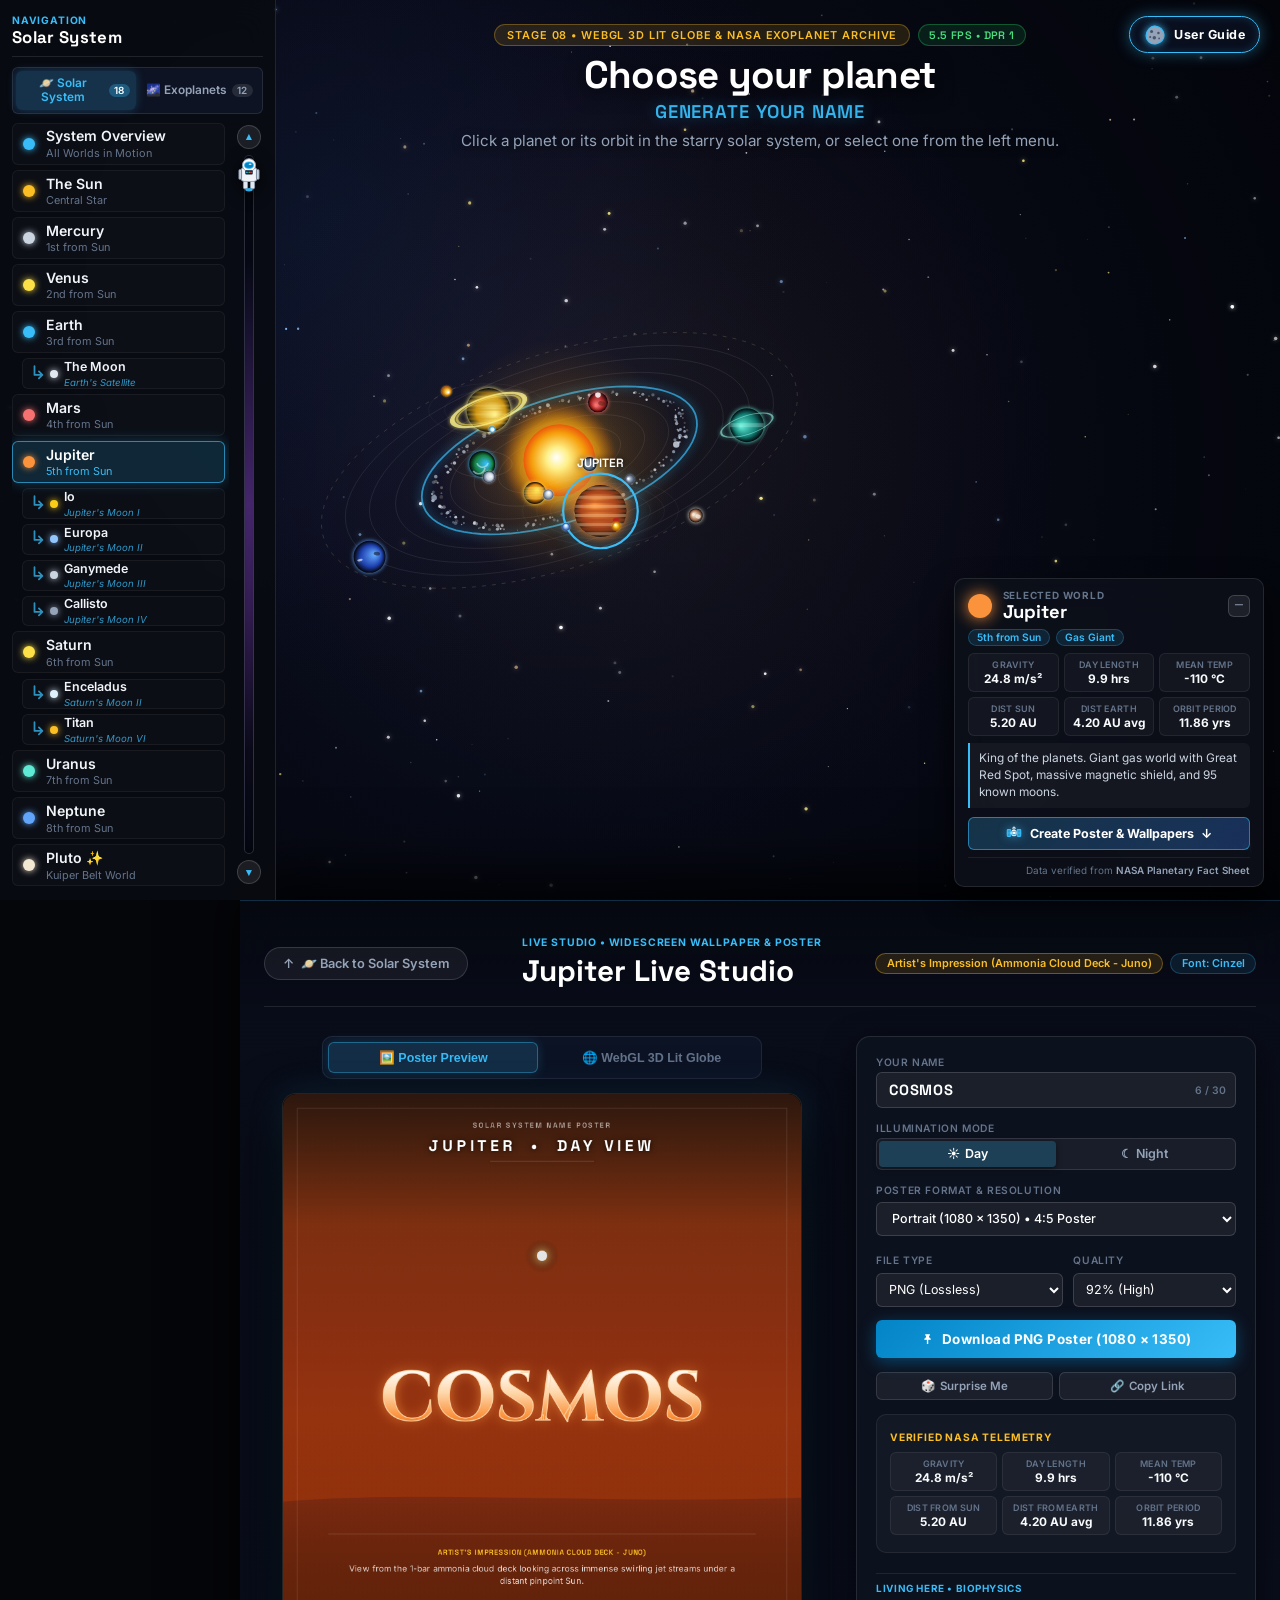
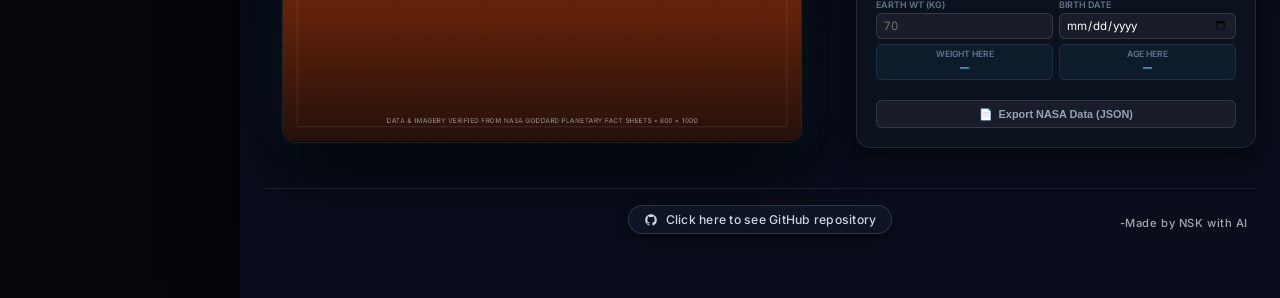
==== commit f6ada4cd: "feat: Center WebGL name, expand name length to 50, ensure Pluto orbit 100% visible, fix astronaut sc" ====
--- a/index.html
+++ b/index.html
@@ -231,13 +231,13 @@
                 type="text" 
                 id="name-input" 
                 class="name-input" 
-                maxlength="30" 
+                maxlength="50" 
                 value="COSMOS" 
                 placeholder="Type your name..."
                 autocomplete="off"
                 spellcheck="false"
               >
-              <span id="char-count" class="char-count">6 / 30</span>
+              <span id="char-count" class="char-count">6 / 50</span>
             </div>
           </div>
 
--- a/css/style.css
+++ b/css/style.css
@@ -1962,47 +1962,54 @@
 
 .globe-name-overlay {
   position: absolute;
-  top: 12px;
+  top: 50%;
   left: 0;
   right: 0;
-  display: flex;
-  flex-direction: column;
-  align-items: center;
+  transform: translateY(-50%);
+  display: flex;
+  flex-direction: column;
+  align-items: center;
+  justify-content: center;
   text-align: center;
   pointer-events: none;
   z-index: 10;
-  padding: 0 1rem;
+  padding: 0 1.5rem;
 }
 
 .globe-agency-tag {
   font-family: var(--font-display, sans-serif);
   font-size: 0.65rem;
   font-weight: 700;
-  letter-spacing: 0.2em;
+  letter-spacing: 0.22em;
   text-transform: uppercase;
   color: #38bdf8;
-  text-shadow: 0 0 10px rgba(56, 189, 248, 0.6);
+  text-shadow: 0 0 12px rgba(56, 189, 248, 0.8), 0 2px 4px rgba(0, 0, 0, 0.95);
   margin-bottom: 2px;
 }
 
 .globe-name-title {
   font-family: var(--font-display, sans-serif);
-  font-size: 1.85rem;
+  font-size: 2.8rem;
   font-weight: 900;
-  letter-spacing: 0.12em;
+  letter-spacing: 0.14em;
   text-transform: uppercase;
   color: #ffffff;
-  line-height: 1.1;
-  text-shadow: 0 2px 14px rgba(0, 0, 0, 0.9), 0 0 20px rgba(56, 189, 248, 0.5);
+  line-height: 1;
+  text-shadow: 0 4px 20px rgba(0, 0, 0, 0.95), 0 0 35px rgba(56, 189, 248, 0.7);
+  background: linear-gradient(180deg, #ffffff 40%, rgba(255, 255, 255, 0.8) 100%);
+  -webkit-background-clip: text;
+  -webkit-text-fill-color: transparent;
+  filter: drop-shadow(0 4px 14px rgba(0, 0, 0, 0.9));
 }
 
 .globe-mission-tag {
-  font-size: 0.68rem;
-  font-weight: 600;
-  letter-spacing: 0.14em;
+  font-size: 0.70rem;
+  font-weight: 700;
+  letter-spacing: 0.18em;
   text-transform: uppercase;
-  color: #94a3b8;
-  margin-top: 3px;
+  color: rgba(255, 255, 255, 0.85);
+  text-shadow: 0 2px 6px rgba(0, 0, 0, 0.95);
+  margin-top: 4px;
 }
 
 .globe-footer-overlay {
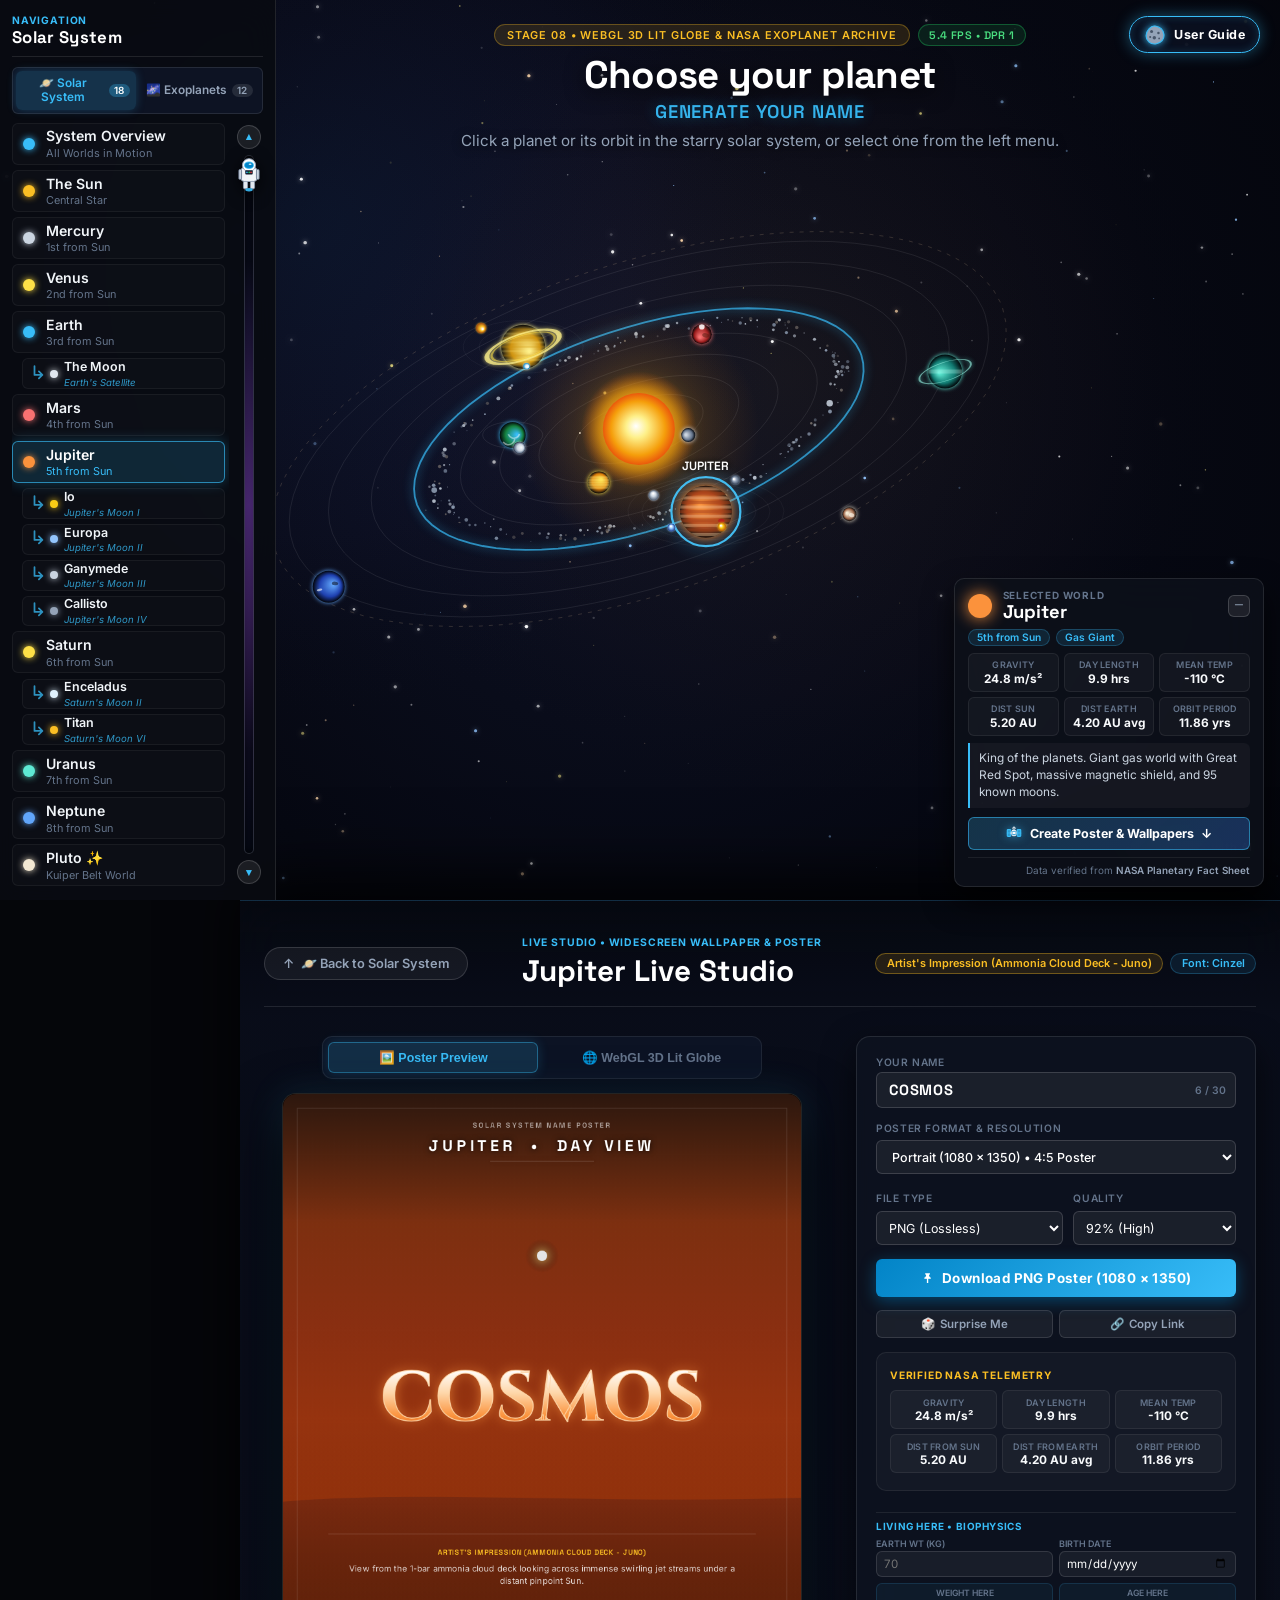
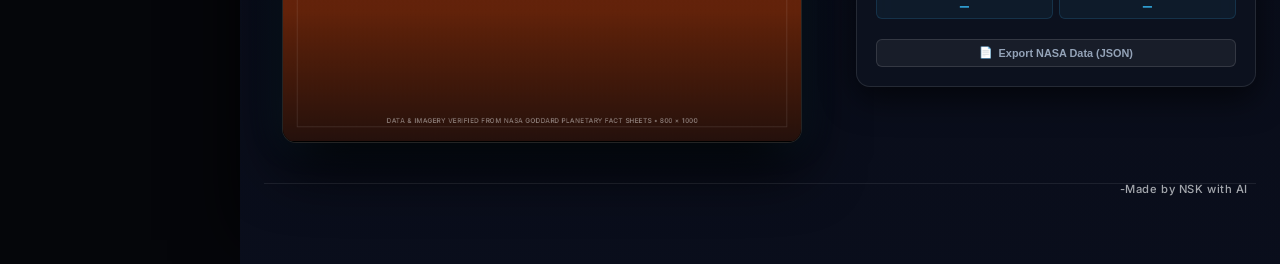
==== commit 74dbda2e: "remove: Day/Night toggle from WebGL view; remove GitHub repo link from footer" ====
--- a/index.html
+++ b/index.html
@@ -241,18 +241,7 @@
             </div>
           </div>
 
-          <!-- Day / Night Illumination Toggle Switch -->
-          <div class="control-mode-wrap">
-            <span class="control-label">Illumination Mode</span>
-            <div class="mode-toggle-group" role="group" aria-label="Day or Night View">
-              <button type="button" id="mode-day-btn" class="mode-btn active" aria-pressed="true">
-                <span class="mode-icon">&#9728;</span> Day
-              </button>
-              <button type="button" id="mode-night-btn" class="mode-btn" aria-pressed="false">
-                <span class="mode-icon">&#9790;</span> Night
-              </button>
-            </div>
-          </div>
+
 
           <!-- Export Size & Format Selector (Grouped Optgroups) -->
           <div class="export-format-row">
@@ -404,16 +393,8 @@
 
       </div>
 
-      <!-- Stage 2 Studio Footer: GitHub Link in Middle & Made By NSK in Right Corner -->
-      <footer class="studio-bottom-footer" aria-label="Project credits and repository link">
-        <div class="footer-center">
-          <a href="https://github.com/noushin-sk03/planet-name-poster" target="_blank" rel="noopener noreferrer" class="github-repo-link" title="Click here to see GitHub repository">
-            <svg class="github-icon" viewBox="0 0 24 24" width="14" height="14" fill="currentColor" aria-hidden="true">
-              <path d="M12 2C6.477 2 2 6.484 2 12.017c0 4.425 2.865 8.18 6.839 9.504.5.092.682-.217.682-.483 0-.237-.008-.868-.013-1.703-2.782.605-3.369-1.343-3.369-1.343-.454-1.158-1.11-1.466-1.11-1.466-.908-.62.069-.608.069-.608 1.003.07 1.53 1.032 1.53 1.032.892 1.53 2.341 1.088 2.91.832.092-.647.35-1.088.636-1.338-2.22-.253-4.555-1.113-4.555-4.951 0-1.093.39-1.988 1.029-2.688-.103-.253-.446-1.272.098-2.65 0 0 .84-.27 2.75 1.026A9.564 9.564 0 0112 6.844c.85.004 1.705.115 2.504.337 1.909-1.296 2.747-1.027 2.747-1.027.546 1.379.202 2.398.1 2.651.64.7 1.028 1.595 1.028 2.688 0 3.848-2.339 4.695-4.566 4.943.359.309.678.92.678 1.855 0 1.338-.012 2.419-.012 2.747 0 .268.18.58.688.482A10.019 10.019 0 0022 12.017C22 6.484 17.522 2 12 2z"/>
-            </svg>
-            <span>Click here to see GitHub repository</span>
-          </a>
-        </div>
+      <!-- Stage 2 Studio Footer: Made By NSK watermark -->
+      <footer class="studio-bottom-footer" aria-label="Project credits">
         <div class="footer-right">
           <span class="site-credit-watermark">-Made by NSK with AI</span>
         </div>
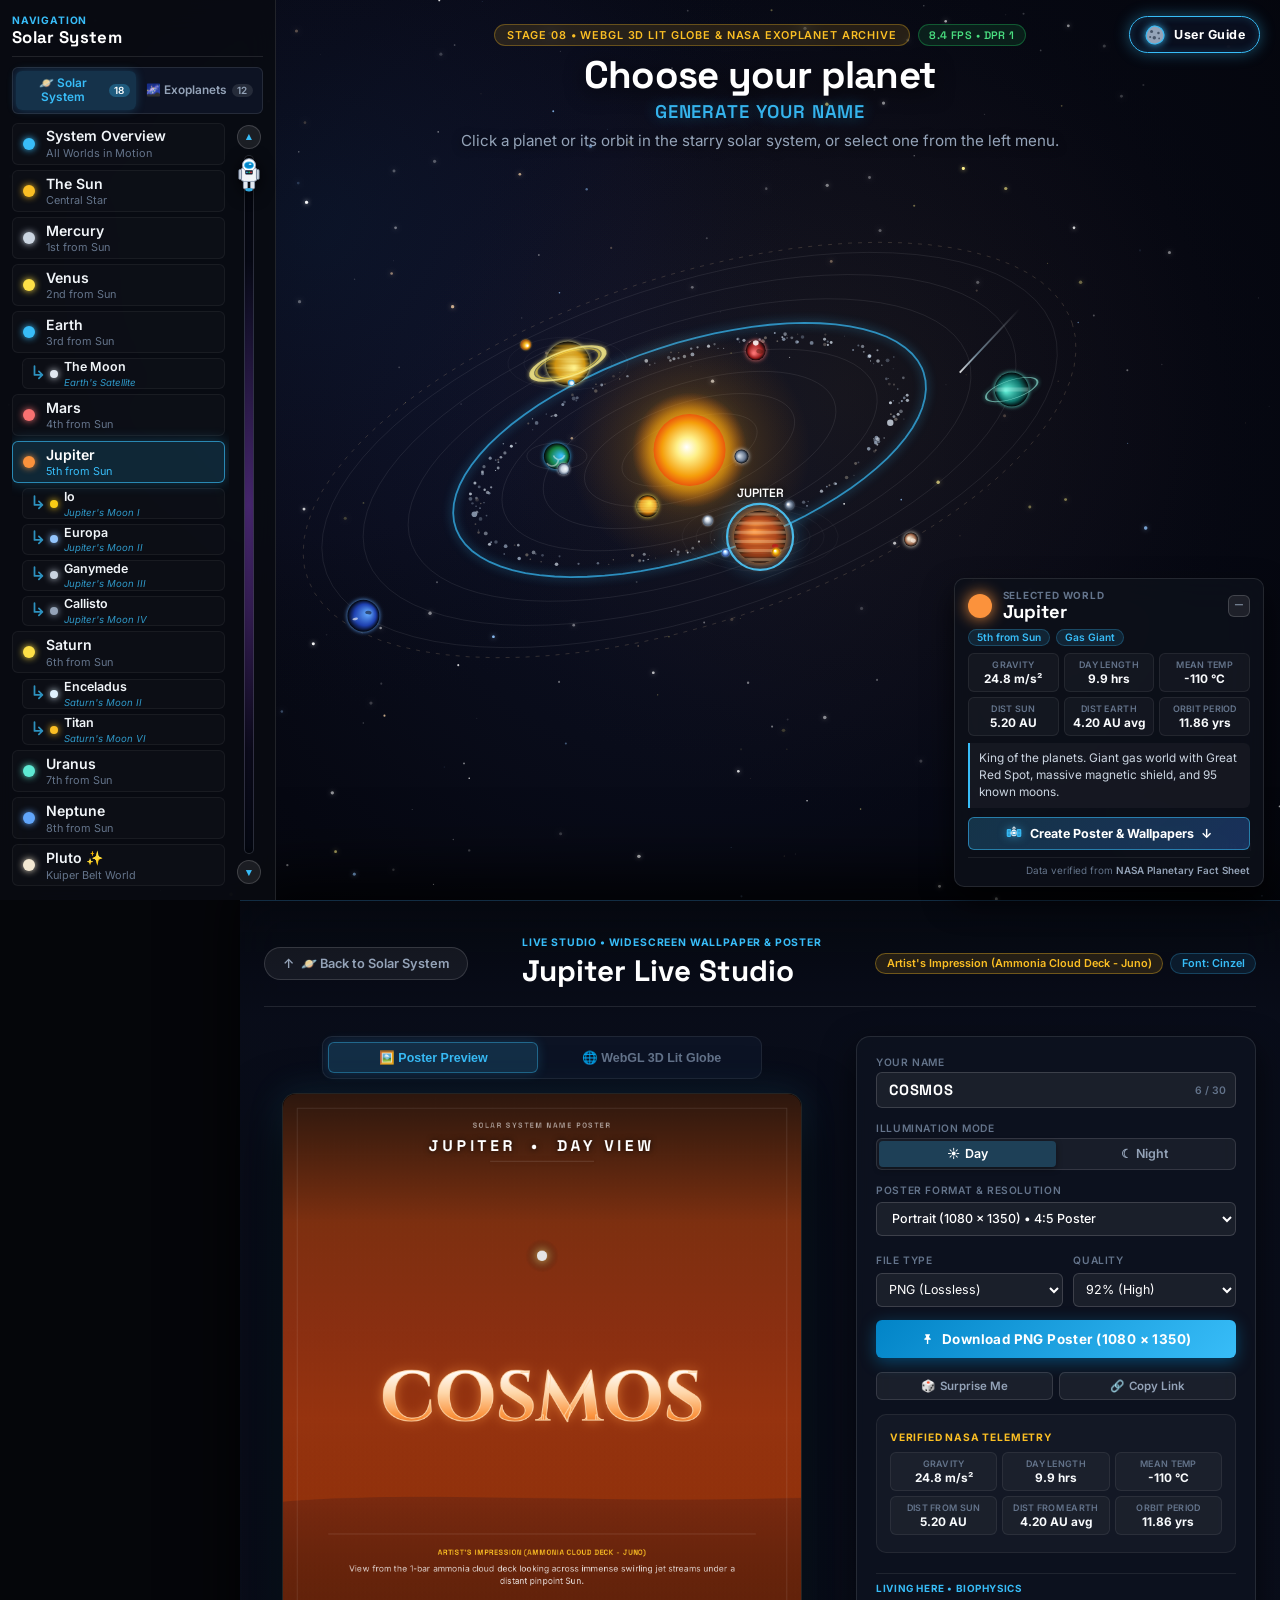
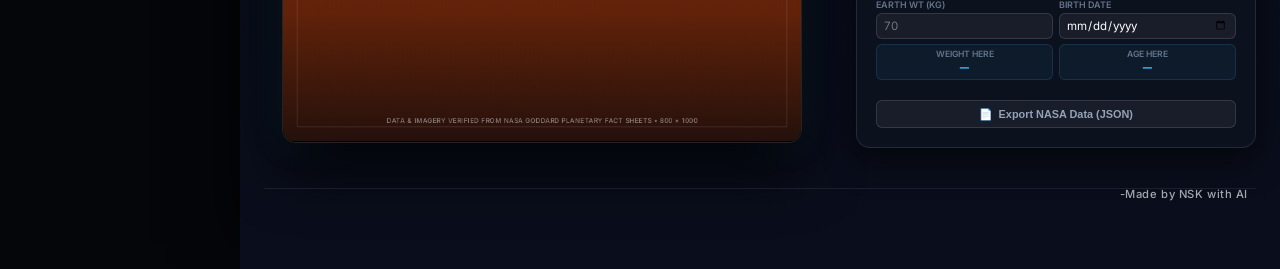
==== commit 36fee278: "fix: restore 2D poster Day/Night toggle; WebGL globe now has no toggle (intentional)" ====
--- a/index.html
+++ b/index.html
@@ -240,7 +240,18 @@
               <span id="char-count" class="char-count">6 / 50</span>
             </div>
           </div>
-
+          <!-- Day / Night Illumination Toggle Switch (for 2D Poster Preview) -->
+          <div class="control-mode-wrap">
+            <span class="control-label">Illumination Mode</span>
+            <div class="mode-toggle-group" role="group" aria-label="Day or Night View">
+              <button type="button" id="mode-day-btn" class="mode-btn active" aria-pressed="true">
+                <span class="mode-icon">&#9728;</span> Day
+              </button>
+              <button type="button" id="mode-night-btn" class="mode-btn" aria-pressed="false">
+                <span class="mode-icon">&#9790;</span> Night
+              </button>
+            </div>
+          </div>
 
 
           <!-- Export Size & Format Selector (Grouped Optgroups) -->
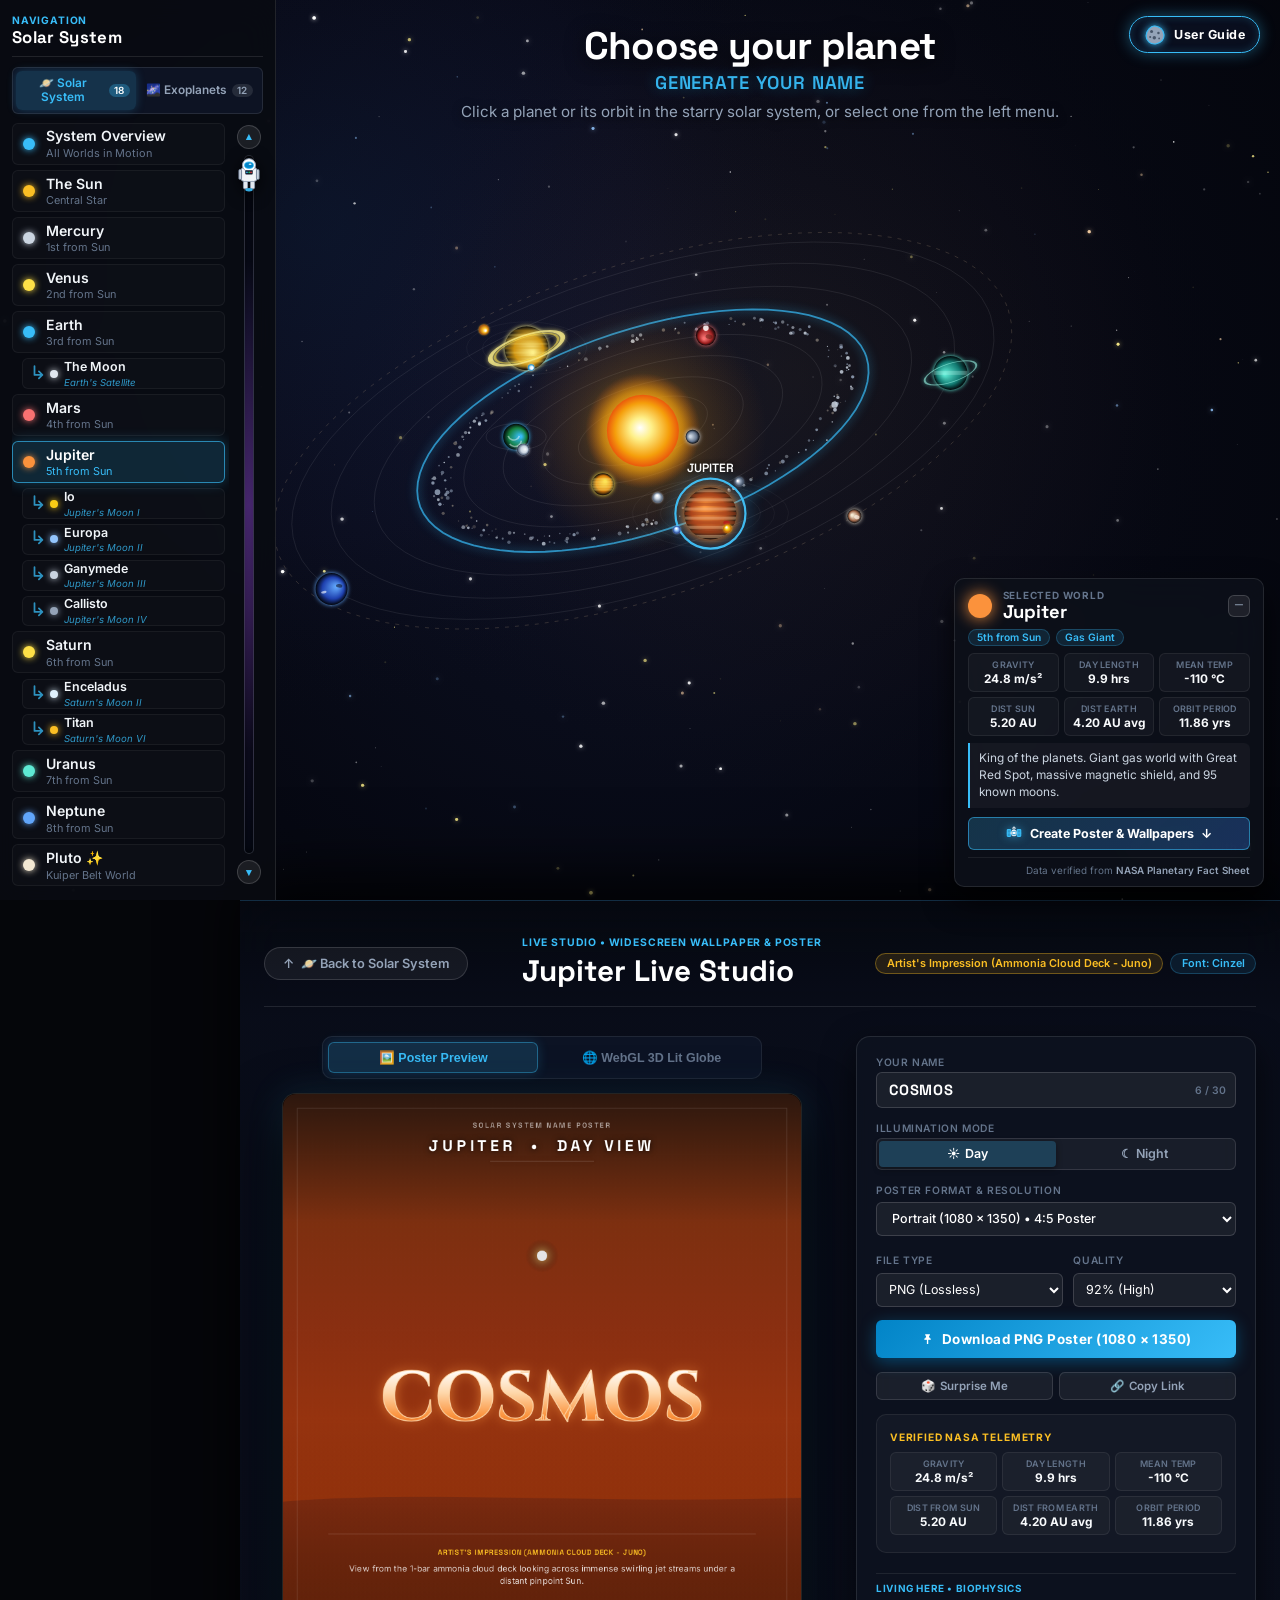
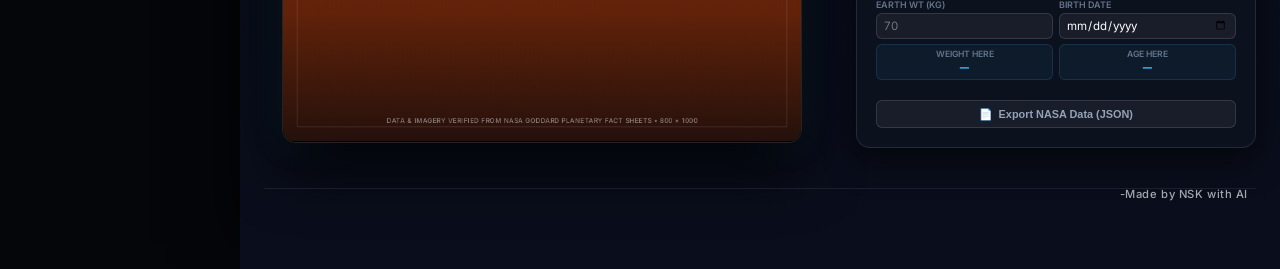
==== commit 6a64ac4b: "remove: Stage 08 debug label and FPS/DPR performance pill — not needed by users" ====
--- a/index.html
+++ b/index.html
@@ -117,10 +117,6 @@
     <!-- Stage 1: Majestic Full-Screen Solar System Exploration -->
     <section class="solar-stage-section" id="solar-stage-section" aria-label="Interactive Solar System Exploration">
       <header class="hero-header" id="hero-header">
-        <div class="hero-badges-row">
-          <span class="hero-pill">Stage 08 &bull; WebGL 3D Lit Globe &amp; NASA Exoplanet Archive</span>
-          <span id="perf-pill" class="perf-pill" aria-label="Real-time performance frame rate" title="Live measured frame rate and device pixel ratio">60.0 FPS &bull; DPR 1.5</span>
-        </div>
         <h1 class="hero-title" id="hero-title">Choose your planet</h1>
         <h2 class="hero-subheading" id="hero-subheading">Generate your name</h2>
         <p class="hero-subtitle" id="hero-subtitle">
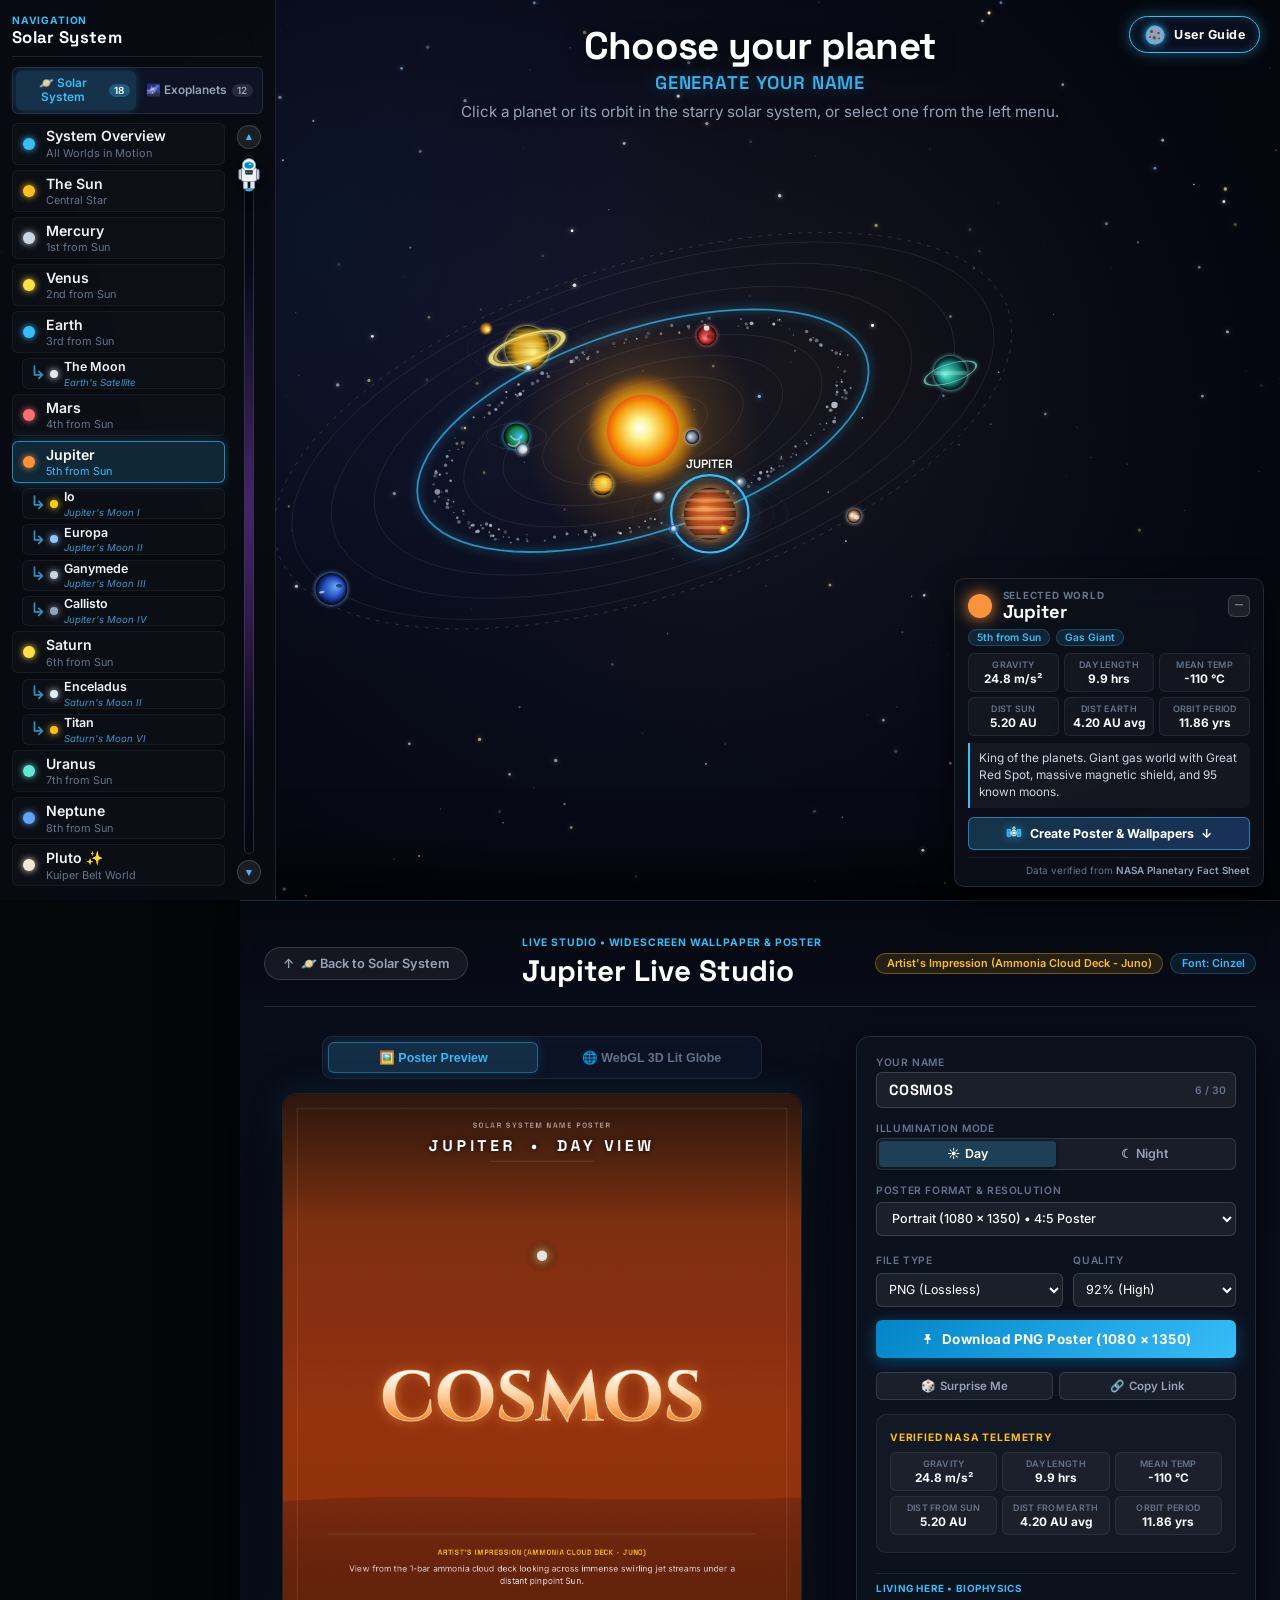
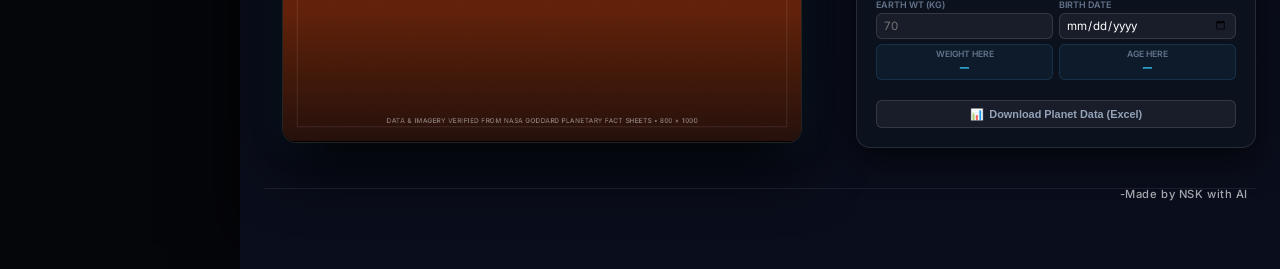
==== commit b7f26558: "improve: change JSON export to CSV (opens in Excel); rename button to Download Planet Data" ====
--- a/index.html
+++ b/index.html
@@ -392,7 +392,7 @@
           <!-- Data Export Action -->
           <div class="panel-data-actions" id="panel-data-actions">
             <button type="button" id="export-data-btn" class="export-data-btn" title="Download verified NASA Fact Sheet for this world as JSON">
-              <span>&#128196;</span> Export NASA Data (JSON)
+              <span>📊</span> Download Planet Data (Excel)
             </button>
           </div>
 
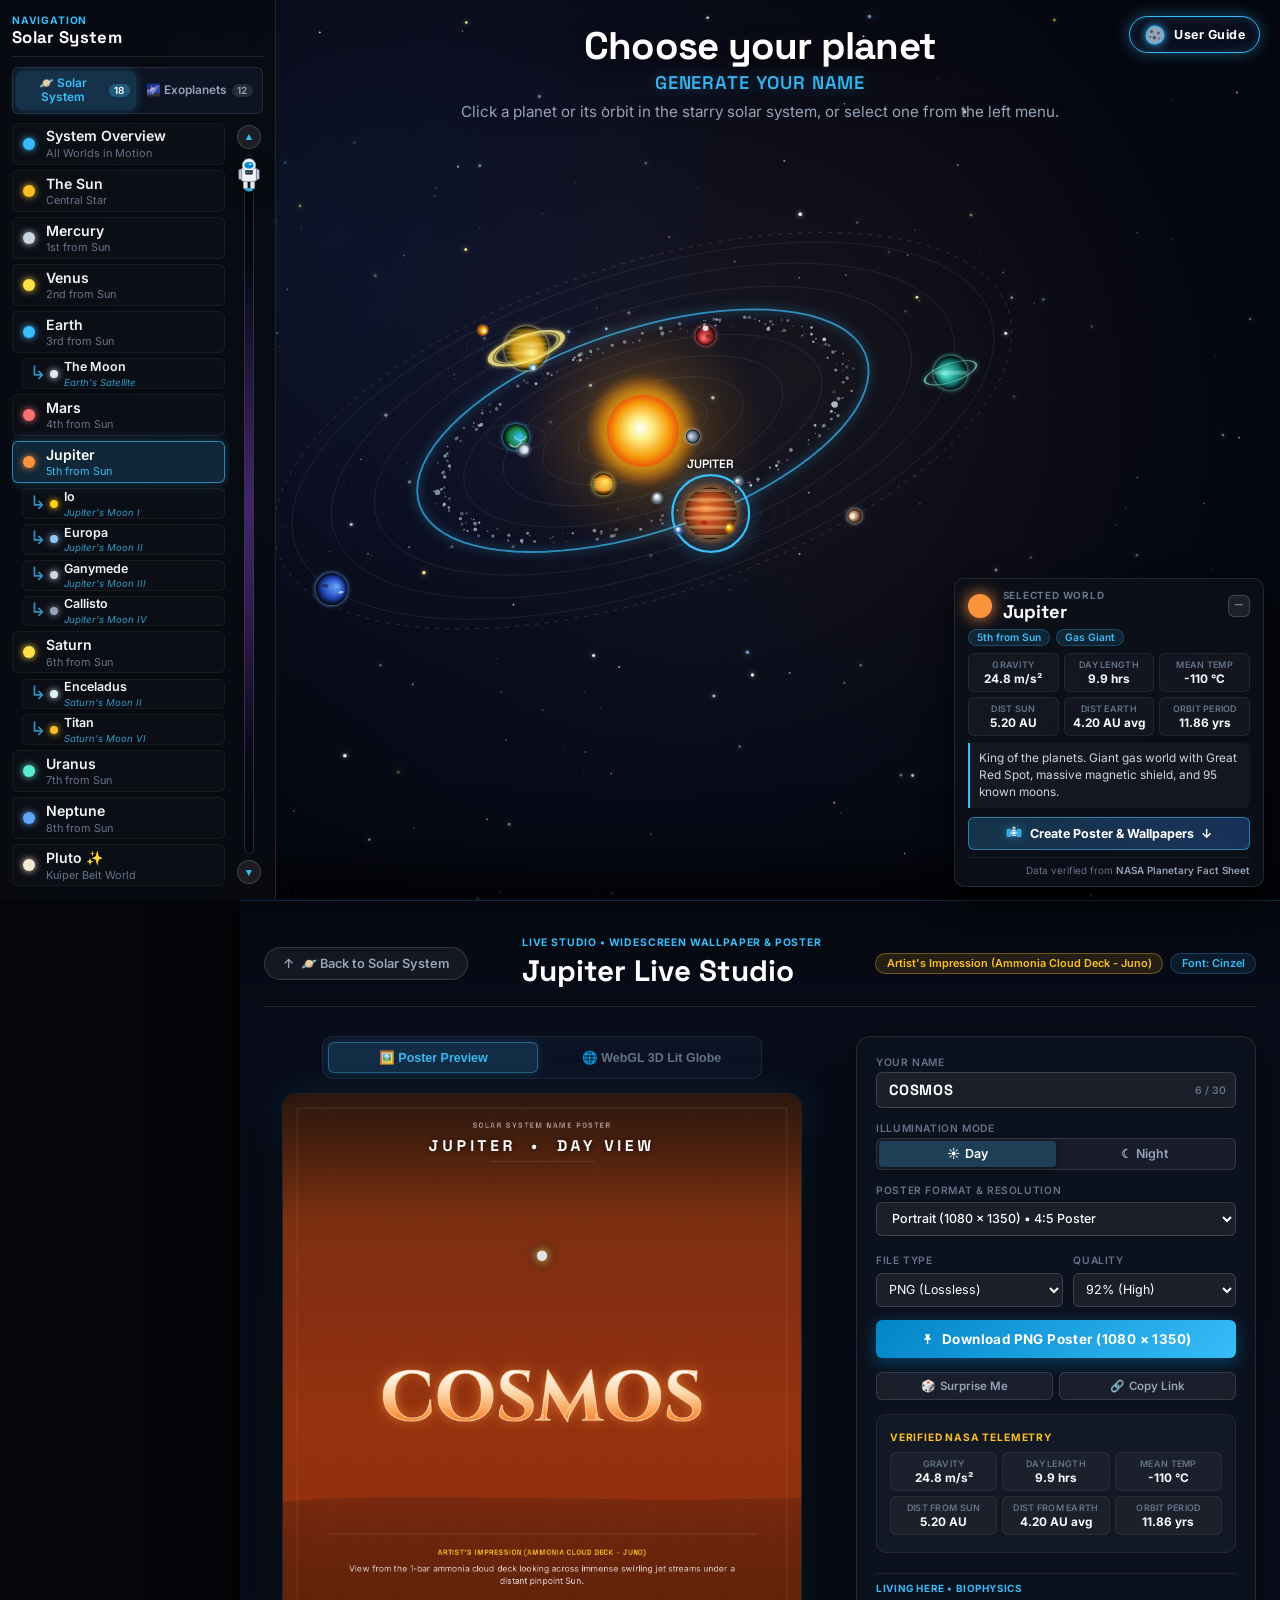
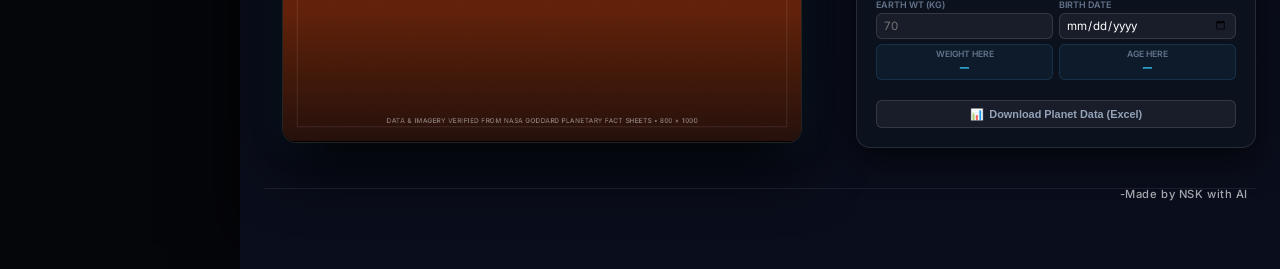
==== commit 959254be: "feat: smooth crossfade transition on planet switch, real Earth+Moon textures, artist impression badg" ====
--- a/index.html
+++ b/index.html
@@ -193,7 +193,10 @@
                   <span class="globe-world-badge" id="globe-world-name">EARTH</span>
                   <span class="globe-telemetry-badge" id="globe-telemetry-badge">1.00 AU &bull; 9.8 m/s&sup2;</span>
                 </div>
-                <span class="globe-credit-watermark">-Made by NSK with AI</span>
+                <div class="globe-footer-right">
+                  <span class="globe-impression-tag" id="globe-impression-tag">artist's impression</span>
+                  <span class="globe-credit-watermark">-Made by NSK with AI</span>
+                </div>
               </div>
             </div>
             <div class="globe-controls-overlay">
--- a/css/style.css
+++ b/css/style.css
@@ -57,6 +57,7 @@
   height: 100%;
   z-index: 1;
   display: block;
+  will-change: transform; /* GPU layer — prevents repaints from other DOM changes */
 }
 
 /* --- Cosmic Explorer Rocket Cursor --- */
@@ -1864,6 +1865,7 @@
   max-width: 460px;
   max-height: 460px;
   display: block;
+  will-change: transform; /* GPU compositing for smooth WebGL rendering */
 }
 
 .globe-controls-overlay {
@@ -2051,6 +2053,20 @@
   color: rgba(255, 255, 255, 0.45);
   font-weight: 500;
   letter-spacing: 0.04em;
+}
+
+.globe-footer-right {
+  display: flex;
+  flex-direction: column;
+  align-items: flex-end;
+  gap: 2px;
+}
+
+.globe-impression-tag {
+  font-size: 0.60rem;
+  color: rgba(255, 255, 255, 0.30);
+  font-style: italic;
+  letter-spacing: 0.03em;
 }
 
 /* ==========================================================================
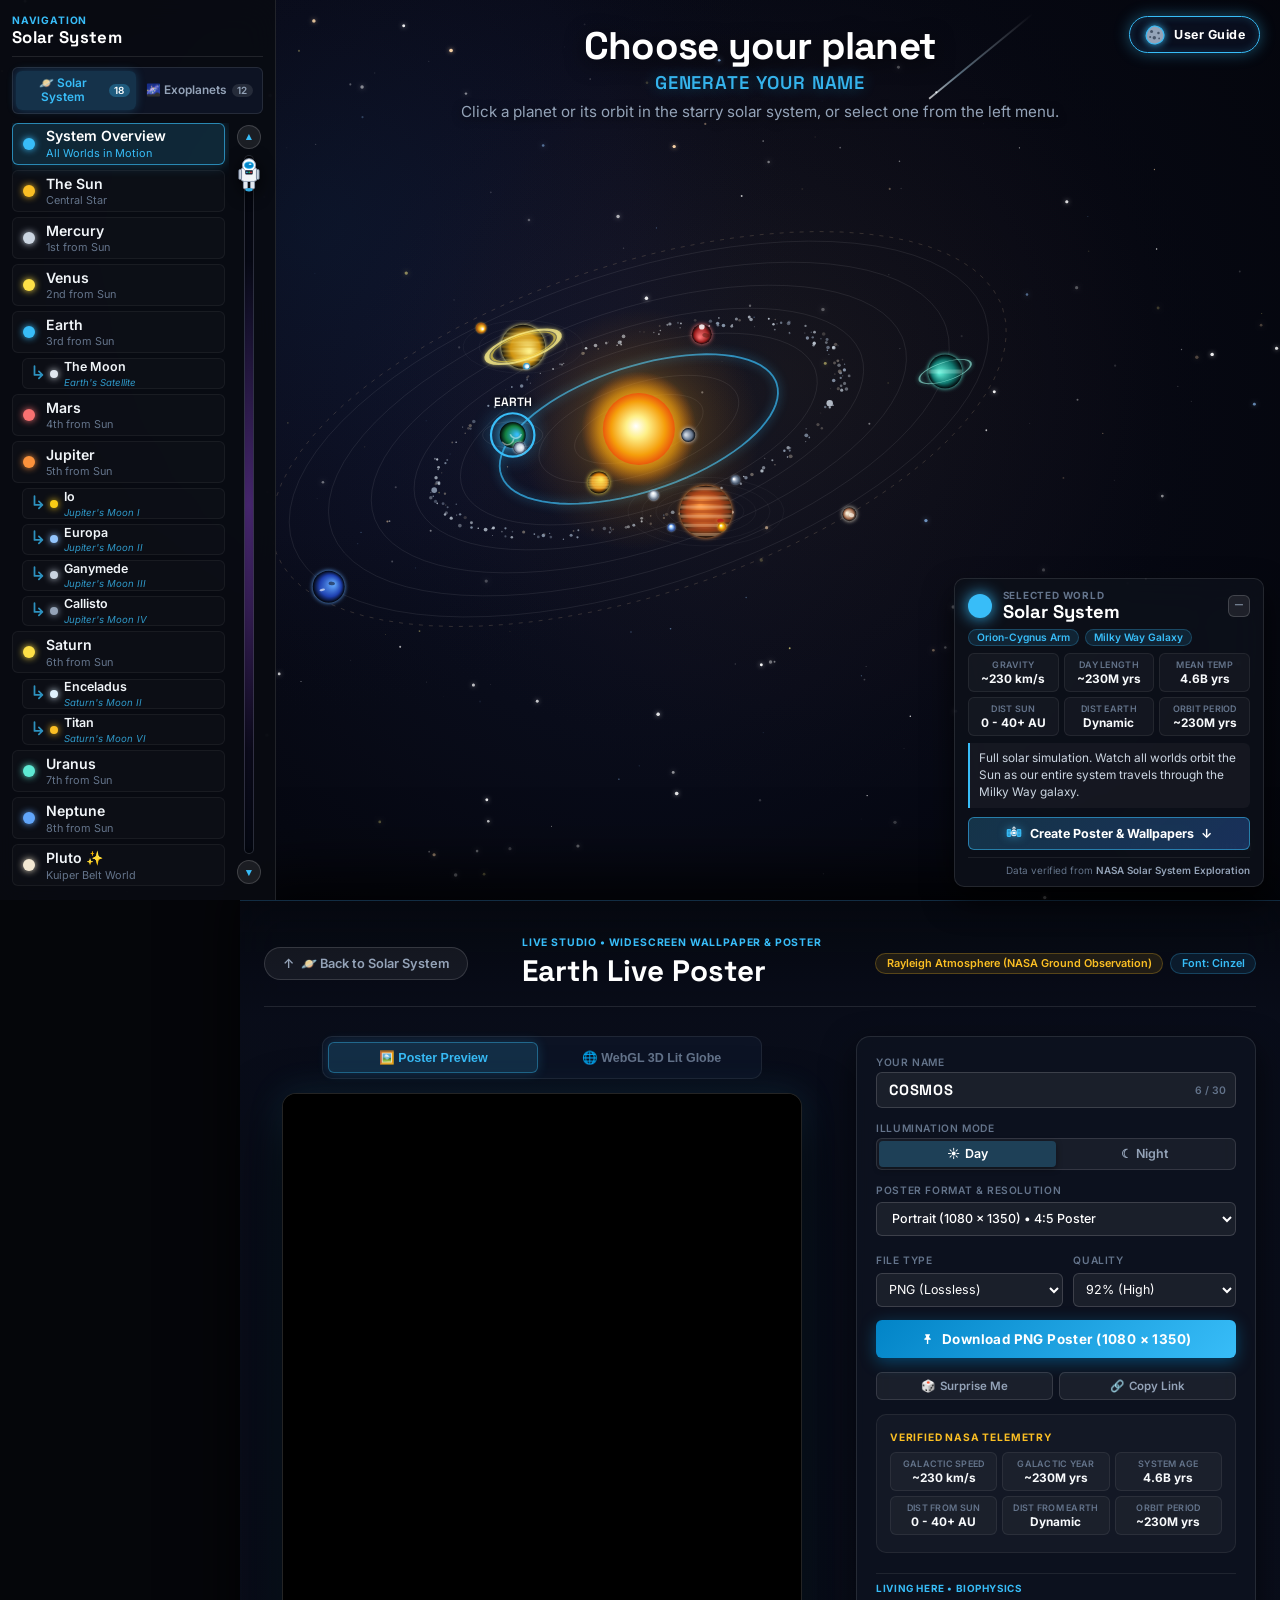
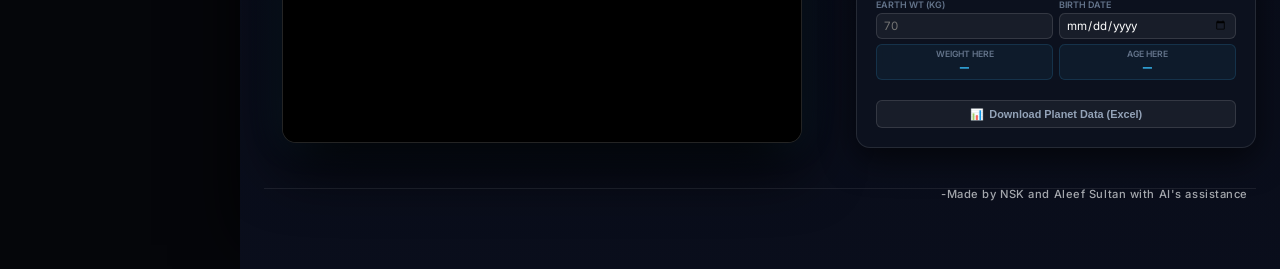
==== commit a62d4f5f: "Update planet name poster with rewritten files" ====
--- a/index.html
+++ b/index.html
@@ -406,7 +406,7 @@
       <!-- Stage 2 Studio Footer: Made By NSK watermark -->
       <footer class="studio-bottom-footer" aria-label="Project credits">
         <div class="footer-right">
-          <span class="site-credit-watermark">-Made by NSK with AI</span>
+          <span class="site-credit-watermark">-Made by NSK and Aleef Sultan with AI's assistance</span>
         </div>
       </footer>
 
@@ -421,7 +421,7 @@
         <div class="planet-preview-dot" id="panel-planet-dot" aria-hidden="true"></div>
         <div class="selection-card-title-wrap">
           <span class="panel-eyebrow">Selected World</span>
-          <h2 class="panel-planet-name" id="panel-planet-name">Jupiter</h2>
+          <h2 class="panel-planet-name" id="panel-planet-name">Solar System</h2>
         </div>
         <button type="button" id="panel-minimize-btn" class="panel-minimize-btn" aria-label="Minimize or Expand telemetry card" title="Minimize or expand telemetry card">
           <span id="panel-minimize-icon">─</span>
--- a/css/style.css
+++ b/css/style.css
@@ -1964,18 +1964,20 @@
 
 .globe-name-overlay {
   position: absolute;
-  top: 50%;
+  top: 0;
   left: 0;
   right: 0;
-  transform: translateY(-50%);
-  display: flex;
-  flex-direction: column;
-  align-items: center;
-  justify-content: center;
+  display: flex;
+  flex-direction: column;
+  align-items: center;
+  justify-content: flex-start;
   text-align: center;
   pointer-events: none;
   z-index: 10;
-  padding: 0 1.5rem;
+  padding: 1.1rem 1.5rem 0.5rem;
+  /* subtle dark gradient so text is readable against bright planet edges */
+  background: linear-gradient(to bottom, rgba(0,0,0,0.45) 0%, transparent 100%);
+  border-radius: inherit;
 }
 
 .globe-agency-tag {
@@ -1991,7 +1993,7 @@
 
 .globe-name-title {
   font-family: var(--font-display, sans-serif);
-  font-size: 2.8rem;
+  font-size: 2.2rem;
   font-weight: 900;
   letter-spacing: 0.14em;
   text-transform: uppercase;
